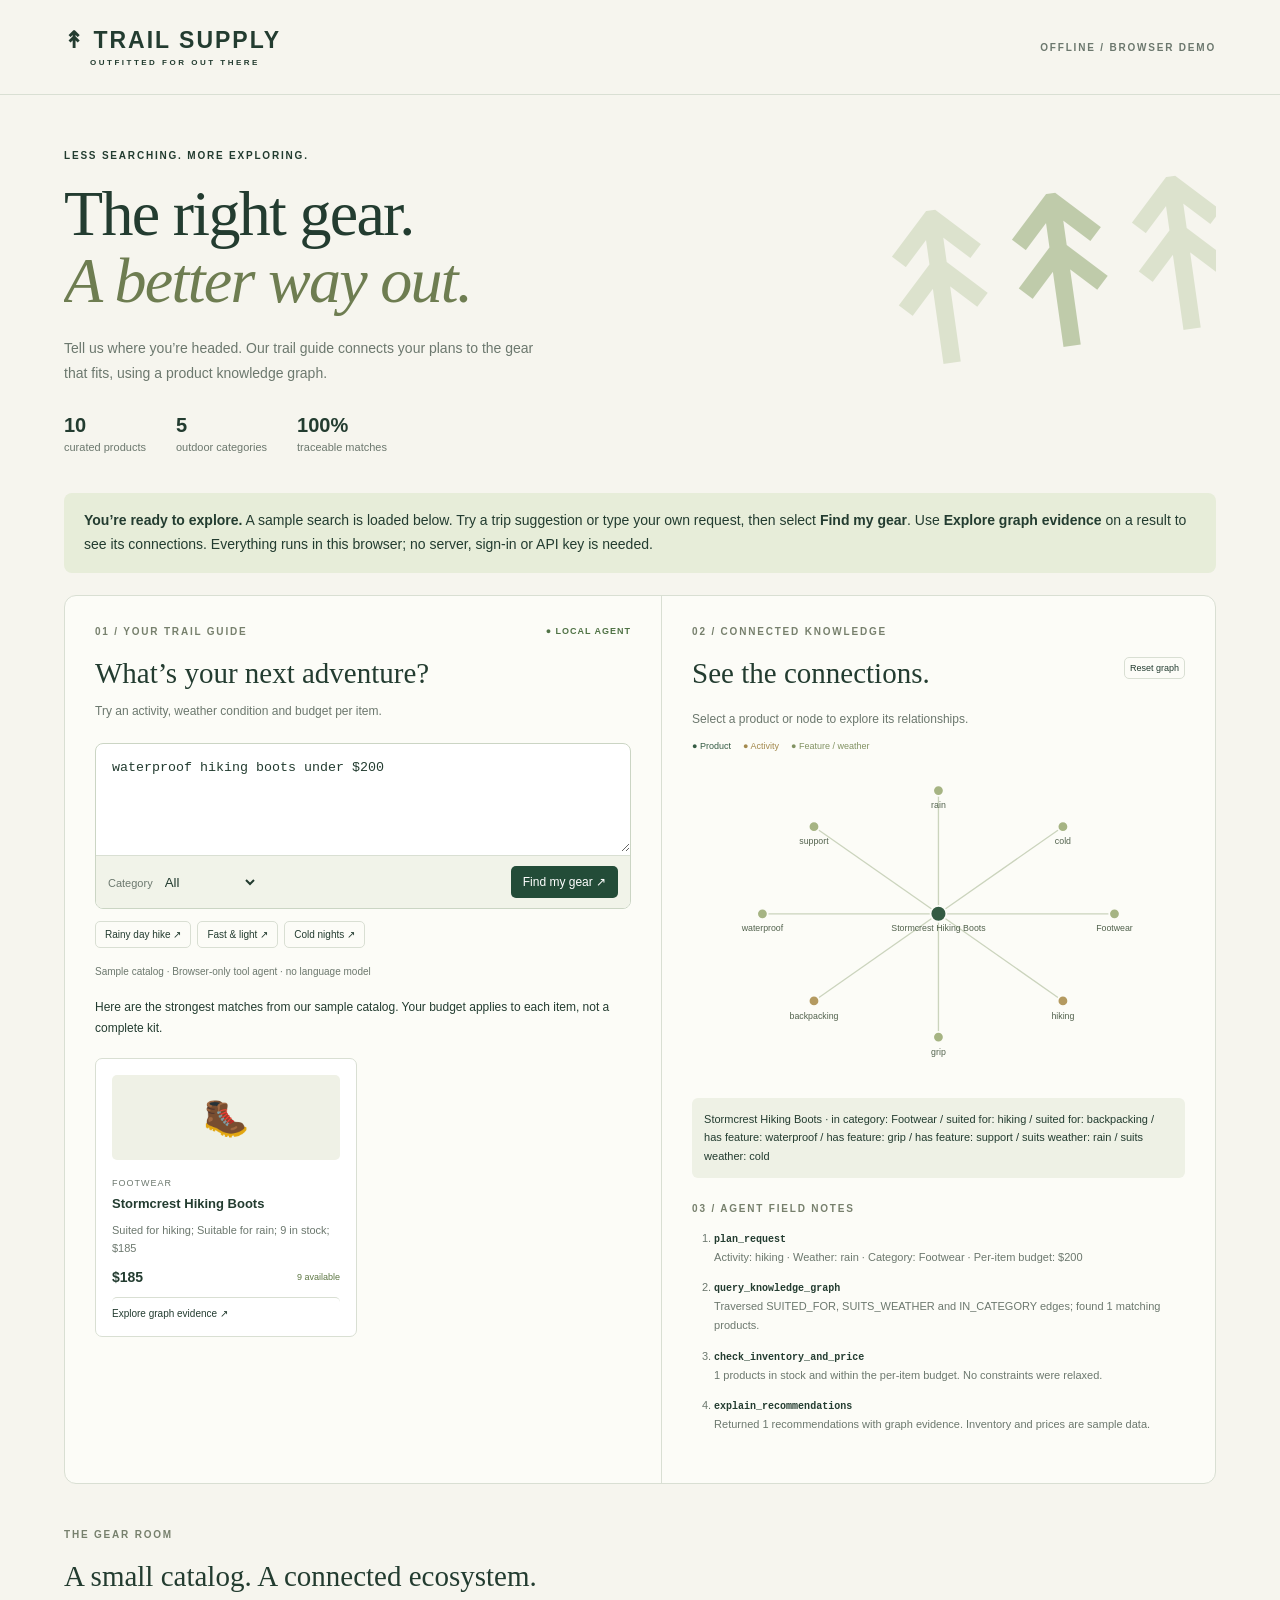
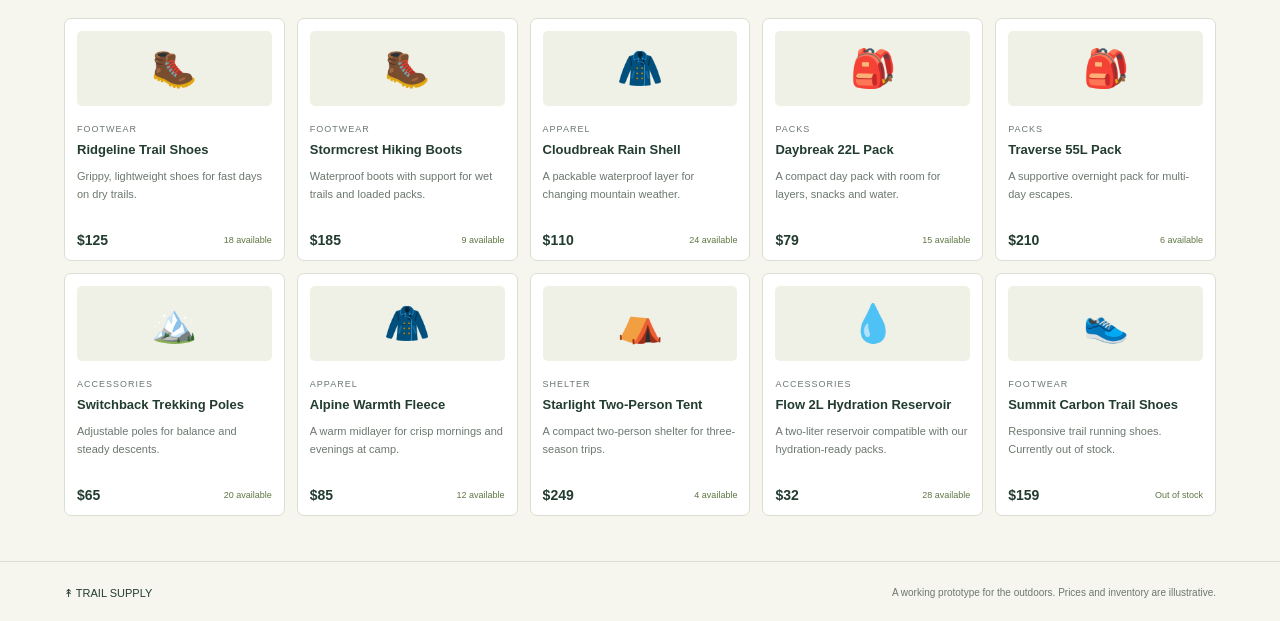
==== Trail-Supply-Demo.html @ c8c52ca9 "Add Trail Supply knowledge graph retail demo" ====
<!doctype html>
<html lang="en"><head><meta charset="UTF-8"><meta name="viewport" content="width=device-width,initial-scale=1"><title>Trail Supply | Your next outside</title><style>:root{--ink:#233c30;--green:#234c38;--paper:#f6f5ee;--line:#d9dfd3;--muted:#6c786e;--lime:#dbe8b7}*{box-sizing:border-box}body{margin:0;background:var(--paper);color:var(--ink);font:14px 'DM Sans',sans-serif}header,main,footer{max-width:1440px;margin:auto}header{padding:27px 5%;display:flex;align-items:center;justify-content:space-between;border-bottom:1px solid var(--line)}.brand{font-size:23px;font-weight:700;letter-spacing:2px;color:inherit;text-decoration:none}.brand span{display:block;font-size:8px;letter-spacing:2.5px;margin:4px 0 0 26px}.demo,.eyebrow,.section-label{font-size:10px;letter-spacing:1.8px;font-weight:700}.demo{color:var(--muted)}main{padding:0 5%}.hero{position:relative;overflow:hidden;padding:55px 0 40px}.eyebrow{margin-bottom:20px}h1{font:64px/1.04 'Libre Caslon Display',Georgia,serif;letter-spacing:-1.7px;margin:0 0 22px}h1 em{font-weight:normal;color:#6e7d51}.hero p{max-width:490px;line-height:1.8;color:var(--muted)}.stats{display:flex;gap:30px;margin-top:28px;font-size:11px;color:var(--muted)}.stats b{color:var(--ink);display:block;font-size:20px;margin-bottom:4px}.mountains{position:absolute;right:0;top:60px;font-size:210px;letter-spacing:-55px;color:#dce2cd;transform:rotate(-8deg);z-index:-0;pointer-events:none}.mountains span{color:#bfcbaa}.workspace{position:relative;display:grid;grid-template-columns:1.08fr 1fr;border:1px solid var(--line);background:#fcfcf7;border-radius:12px;overflow:hidden}.guide,aside{padding:30px}.guide{border-right:1px solid var(--line)}.section-label{color:#77806d}.status{float:right;color:#507346;font-size:9px;letter-spacing:1px}h2{font:29px 'Libre Caslon Display',Georgia,serif;margin:20px 0 8px}.muted{color:var(--muted);font-size:12px;line-height:1.6}textarea{resize:vertical;width:100%;min-height:108px;border:0;background:transparent;padding:16px;font:14px/1.6 inherit;color:var(--ink);outline-offset:-3px}form{border:1px solid #cbd5c4;border-radius:8px;margin:22px 0 12px;overflow:hidden;background:white}.form-bottom{display:flex;justify-content:space-between;align-items:center;padding:10px 12px;background:#f1f3e9;border-top:1px solid var(--line)}label{font-size:11px;color:var(--muted)}select{border:0;background:transparent;color:var(--ink);padding:5px}button{cursor:pointer;font:12px 'DM Sans',sans-serif;border:1px solid var(--line);border-radius:5px;background:transparent;color:var(--ink);padding:9px 12px}button:hover{background:#e8eddd}button:focus-visible,select:focus-visible,textarea:focus-visible{outline:2px solid #729141}#submit{background:var(--green);color:white;border:0}#submit:disabled{opacity:.5}.suggestions{display:flex;flex-wrap:wrap;gap:6px}.suggestions button{font-size:10px;padding:7px 9px}.disclaimer{font-size:10px;color:var(--muted);margin:18px 0}.products{display:grid;grid-template-columns:1fr 1fr;gap:12px}.product{border:1px solid var(--line);border-radius:7px;padding:16px;background:white;text-align:left}.product .art{background:#eff1e6;font-size:37px;display:grid;place-items:center;height:85px;border-radius:5px;margin-bottom:13px}.product h3{font-size:13px;margin:7px 0}.product p{font-size:11px;line-height:1.6;color:var(--muted)}.product .category{font-size:9px;text-transform:uppercase;letter-spacing:1px;color:var(--muted)}.price{display:flex;justify-content:space-between;align-items:center;margin-top:12px;font-weight:700}.price span{font-size:9px;font-weight:400;color:#5d7643}.product .evidence{font-size:10px;border:0;border-top:1px solid var(--line);padding:10px 0 0;margin-top:12px;width:100%;text-align:left}.graph-title{display:flex;justify-content:space-between;align-items:center}.graph-title button{font-size:9px;padding:5px}.legend{display:flex;gap:12px;font-size:9px;color:#819262}.legend span:first-child{color:#345b43}.legend span:nth-child(2){color:#a3894d}svg{width:100%;height:auto;min-height:260px}.node-detail{min-height:52px;font-size:11px;line-height:1.7;padding:12px;background:#eef1e5;border-radius:6px;overflow-wrap:anywhere}.trace-heading{margin-top:25px}ol{padding-left:22px;font-size:11px;color:var(--muted);line-height:1.7}ol li{padding:4px 0 8px}ol b{display:block;font-size:10px;color:var(--ink);font-family:monospace}#answer{font-size:12px;line-height:1.7;margin:20px 0}.catalog{padding:45px 0}.catalog-grid{display:grid;grid-template-columns:repeat(5,1fr);gap:12px;margin-top:25px}.catalog-grid .product{padding:12px}.catalog-grid .art{height:75px}.catalog-grid .product p{min-height:52px}footer{border-top:1px solid var(--line);padding:25px 5%;font-size:11px;display:flex;justify-content:space-between;gap:20px}footer span{color:var(--muted);font-size:10px}.sr-only{position:absolute;width:1px;height:1px;overflow:hidden;clip:rect(0,0,0,0)}@media(min-width:1100px){.hero p,.hero h1,.hero .eyebrow,.stats{position:relative;z-index:1}}@media(max-width:850px){.workspace{grid-template-columns:1fr}.guide{border-right:0;border-bottom:1px solid var(--line)}.catalog-grid{grid-template-columns:repeat(3,1fr)}.mountains{opacity:.3}.hero h1,.hero p{position:relative;z-index:1}.demo{display:none}}@media(max-width:500px){h1{font-size:48px}.guide,aside{padding:20px}.catalog-grid{grid-template-columns:1fr 1fr}.stats{gap:20px}.brand{font-size:19px}.form-bottom{gap:5px}footer{flex-direction:column}.legend{font-size:8px}}
</style></head>
<body><header><a href="#" class="brand">↟ TRAIL SUPPLY<span>OUTFITTED FOR OUT THERE</span></a><span class="demo">OFFLINE / BROWSER DEMO</span></header>
<main><section class="hero"><div class="eyebrow">LESS SEARCHING. MORE EXPLORING.</div><h1>The right gear.<br><em>A better way out.</em></h1><p>Tell us where you’re headed. Our trail guide connects your plans to the gear that fits, using a product knowledge graph.</p><div class="stats"><span><b>10</b> curated products</span><span><b>5</b> outdoor categories</span><span><b>100%</b> traceable matches</span></div><div class="mountains" aria-hidden="true">↟<span>↟</span>↟</div></section>
<div class="browser-help" style="background:#e7edd9;padding:16px 20px;border-radius:8px;margin:0 0 22px;line-height:1.7"><b>You’re ready to explore.</b> A sample search is loaded below. Try a trip suggestion or type your own request, then select <b>Find my gear</b>. Use <b>Explore graph evidence</b> on a result to see its connections. Everything runs in this browser; no server, sign-in or API key is needed.</div><section class="workspace"><div class="guide"><div class="section-label">01 / YOUR TRAIL GUIDE <span class="status">● LOCAL AGENT</span></div><h2>What’s your next adventure?</h2><p class="muted">Try an activity, weather condition and budget per item.</p><form id="form"><label class="sr-only" for="prompt">Describe your trip</label><textarea id="prompt" maxlength="2000" required placeholder="I’m hiking in the rain. Find me gear under $150."></textarea><div class="form-bottom"><label>Category <select id="category"><option>All</option><option>Footwear</option><option>Packs</option><option>Apparel</option><option>Accessories</option><option>Shelter</option></select></label><button id="submit">Find my gear ↗</button></div></form><div class="suggestions"><button data-prompt="Waterproof hiking boots under $200">Rainy day hike ↗</button><button data-prompt="Lightweight running gear under $130">Fast & light ↗</button><button data-prompt="Camping in cold weather under $100">Cold nights ↗</button></div><p class="disclaimer">Sample catalog · Rule-based tool agent · No live AI provider connected</p><div id="answer" role="status" aria-live="polite"></div><div id="products" class="products"></div></div>
<aside><div class="section-label">02 / CONNECTED KNOWLEDGE</div><div class="graph-title"><h2>See the connections.</h2><button id="reset">Reset graph</button></div><p class="muted">Select a product or node to explore its relationships.</p><div class="legend"><span>● Product</span><span>● Activity</span><span>● Feature / weather</span></div><svg id="graph" viewBox="0 0 560 390" role="img" aria-label="Interactive product knowledge graph"></svg><div id="node-detail" class="node-detail">Every recommendation starts with a connection.</div><div class="section-label trace-heading">03 / AGENT FIELD NOTES</div><ol id="trace"><li>Describe a trip to see the agent plan, query the graph, check availability and explain its results.</li></ol></aside></section>
<section class="catalog"><div class="section-label">THE GEAR ROOM</div><h2>A small catalog. A connected ecosystem.</h2><div id="catalog" class="catalog-grid"></div></section></main><footer>↟ TRAIL SUPPLY <span>A working prototype for the outdoors. Prices and inventory are illustrative.</span></footer><script>// Browser-only retrieval agent. No network, credentials or language model.
function localAgent(message, category = 'All') {
  if (typeof message !== 'string' || !message.trim() || message.length > 2000) throw Error('Enter a request of 1–2000 characters');
  const text = message.toLowerCase();
  const aliases = {hiking:['hike','hiking','day walk'],backpacking:['backpacking','multi-day','overnight'],running:['running','run'],camping:['camping','camp']};
  const activities = Object.keys(aliases).filter(k => aliases[k].some(t => text.includes(t)));
  const weatherAliases = {rain:['rain','wet','waterproof'],cold:['cold','winter','warm'],wind:['wind'],dry:['dry','sunny']};
  const weather = Object.keys(weatherAliases).filter(k => weatherAliases[k].some(t => text.includes(t)));
  const match = text.match(/(?:under|below|budget(?:\s+of)?|up to|max(?:imum)?)\s*\$?\s*(\d+(?:\.\d{1,2})?)|\$(\d+(?:\.\d{1,2})?)/);
  const budget = match ? Number(match[1] || match[2]) : null;
  let requested = category;
  if (requested === 'All') {
    const categories = {Footwear:['shoes','boots','footwear'],Packs:['backpack ','pack ','packs'],Apparel:['jacket','shell','fleece','apparel'],Shelter:['tent','shelter']};
    for (const [cat, words] of Object.entries(categories)) if (words.some(w => text.includes(w))) {requested=cat;break;}
  }
  const trace = [{tool:'plan_request',detail:`Activity: ${activities.join(', ')||'any'} · Weather: ${weather.join(', ')||'any'} · Category: ${requested} · Per-item budget: ${budget===null?'not set':'$'+budget}`}];
  const candidates = catalog.products.filter(p => (requested==='All'||p.category===requested) && (!activities.length||activities.some(a=>p.activities.includes(a))) && weather.every(w=>p.weather.includes(w)));
  trace.push({tool:'query_knowledge_graph',detail:`Traversed SUITED_FOR, SUITS_WEATHER and IN_CATEGORY edges; found ${candidates.length} matching products.`});
  const available = candidates.filter(p=>p.stock>0&&(budget===null||p.price<=budget));
  trace.push({tool:'check_inventory_and_price',detail:`${available.length} products in stock and within the per-item budget. No constraints were relaxed.`});
  const score=p=>p.features.filter(f=>text.includes(f)).length;
  available.sort((a,b)=>score(b)-score(a)||a.price-b.price);
  const products=available.slice(0,4).map(p=>({...p,evidence:catalog.graph.edges.filter(e=>e.source===p.id&&(e.relation==='IN_CATEGORY'||activities.map(a=>'activities:'+a).concat(weather.map(w=>'weather:'+w)).includes(e.target))),reason:[...activities.filter(a=>p.activities.includes(a)).map(a=>'Suited for '+a),...weather.map(w=>'Suitable for '+w),p.stock+' in stock','$'+p.price].join('; ')}));
  trace.push({tool:'explain_recommendations',detail:`Returned ${products.length} recommendations with graph evidence. Inventory and prices are sample data.`});
  let answer=products.length?'Here are the strongest matches from our sample catalog. Your budget applies to each item, not a complete kit.':'No in-stock products match all those constraints. Try a higher per-item budget or a different category or weather condition.';
  if(!activities.length)answer+=' Tell me your activity for more focused recommendations.';
  return {answer,products,trace,constraints:{activities,weather,budget,category:requested},mode:'Browser-only tool agent · no language model'};
}

const $=s=>document.querySelector(s); let active=null;
const catalog={"products": [{"id": "p1", "name": "Ridgeline Trail Shoes", "category": "Footwear", "price": 125, "stock": 18, "activities": ["hiking", "running"], "features": ["grip", "lightweight"], "weather": ["dry"], "icon": "🥾", "description": "Grippy, lightweight shoes for fast days on dry trails."}, {"id": "p2", "name": "Stormcrest Hiking Boots", "category": "Footwear", "price": 185, "stock": 9, "activities": ["hiking", "backpacking"], "features": ["waterproof", "grip", "support"], "weather": ["rain", "cold"], "icon": "🥾", "description": "Waterproof boots with support for wet trails and loaded packs."}, {"id": "p3", "name": "Cloudbreak Rain Shell", "category": "Apparel", "price": 110, "stock": 24, "activities": ["hiking", "backpacking", "running"], "features": ["waterproof", "lightweight"], "weather": ["rain", "wind"], "icon": "🧥", "description": "A packable waterproof layer for changing mountain weather."}, {"id": "p4", "name": "Daybreak 22L Pack", "category": "Packs", "price": 79, "stock": 15, "activities": ["hiking"], "features": ["lightweight", "hydration-ready"], "weather": ["dry", "rain"], "icon": "🎒", "description": "A compact day pack with room for layers, snacks and water."}, {"id": "p5", "name": "Traverse 55L Pack", "category": "Packs", "price": 210, "stock": 6, "activities": ["backpacking", "camping"], "features": ["support", "hydration-ready"], "weather": ["dry", "rain"], "icon": "🎒", "description": "A supportive overnight pack for multi-day escapes."}, {"id": "p6", "name": "Switchback Trekking Poles", "category": "Accessories", "price": 65, "stock": 20, "activities": ["hiking", "backpacking"], "features": ["support", "lightweight"], "weather": ["dry", "rain"], "icon": "🏔️", "description": "Adjustable poles for balance and steady descents."}, {"id": "p7", "name": "Alpine Warmth Fleece", "category": "Apparel", "price": 85, "stock": 12, "activities": ["hiking", "camping", "backpacking"], "features": ["insulated"], "weather": ["cold", "wind"], "icon": "🧥", "description": "A warm midlayer for crisp mornings and evenings at camp."}, {"id": "p8", "name": "Starlight Two-Person Tent", "category": "Shelter", "price": 249, "stock": 4, "activities": ["camping", "backpacking"], "features": ["waterproof", "lightweight"], "weather": ["rain", "wind", "dry"], "icon": "⛺", "description": "A compact two-person shelter for three-season trips."}, {"id": "p9", "name": "Flow 2L Hydration Reservoir", "category": "Accessories", "price": 32, "stock": 28, "activities": ["hiking", "running", "backpacking"], "features": ["hydration"], "weather": ["dry", "rain"], "icon": "💧", "description": "A two-liter reservoir compatible with our hydration-ready packs."}, {"id": "p10", "name": "Summit Carbon Trail Shoes", "category": "Footwear", "price": 159, "stock": 0, "activities": ["running"], "features": ["grip", "lightweight"], "weather": ["dry"], "icon": "👟", "description": "Responsive trail running shoes. Currently out of stock."}], "graph": {"nodes": [{"id": "p1", "label": "Ridgeline Trail Shoes", "type": "product"}, {"id": "category:Footwear", "label": "Footwear", "type": "category"}, {"id": "activities:hiking", "label": "hiking", "type": "activities"}, {"id": "activities:running", "label": "running", "type": "activities"}, {"id": "features:grip", "label": "grip", "type": "features"}, {"id": "features:lightweight", "label": "lightweight", "type": "features"}, {"id": "weather:dry", "label": "dry", "type": "weather"}, {"id": "p2", "label": "Stormcrest Hiking Boots", "type": "product"}, {"id": "activities:backpacking", "label": "backpacking", "type": "activities"}, {"id": "features:waterproof", "label": "waterproof", "type": "features"}, {"id": "features:support", "label": "support", "type": "features"}, {"id": "weather:rain", "label": "rain", "type": "weather"}, {"id": "weather:cold", "label": "cold", "type": "weather"}, {"id": "p3", "label": "Cloudbreak Rain Shell", "type": "product"}, {"id": "category:Apparel", "label": "Apparel", "type": "category"}, {"id": "weather:wind", "label": "wind", "type": "weather"}, {"id": "p4", "label": "Daybreak 22L Pack", "type": "product"}, {"id": "category:Packs", "label": "Packs", "type": "category"}, {"id": "features:hydration-ready", "label": "hydration-ready", "type": "features"}, {"id": "p5", "label": "Traverse 55L Pack", "type": "product"}, {"id": "activities:camping", "label": "camping", "type": "activities"}, {"id": "p6", "label": "Switchback Trekking Poles", "type": "product"}, {"id": "category:Accessories", "label": "Accessories", "type": "category"}, {"id": "p7", "label": "Alpine Warmth Fleece", "type": "product"}, {"id": "features:insulated", "label": "insulated", "type": "features"}, {"id": "p8", "label": "Starlight Two-Person Tent", "type": "product"}, {"id": "category:Shelter", "label": "Shelter", "type": "category"}, {"id": "p9", "label": "Flow 2L Hydration Reservoir", "type": "product"}, {"id": "features:hydration", "label": "hydration", "type": "features"}, {"id": "p10", "label": "Summit Carbon Trail Shoes", "type": "product"}], "edges": [{"source": "p1", "target": "category:Footwear", "relation": "IN_CATEGORY"}, {"source": "p1", "target": "activities:hiking", "relation": "SUITED_FOR"}, {"source": "p1", "target": "activities:running", "relation": "SUITED_FOR"}, {"source": "p1", "target": "features:grip", "relation": "HAS_FEATURE"}, {"source": "p1", "target": "features:lightweight", "relation": "HAS_FEATURE"}, {"source": "p1", "target": "weather:dry", "relation": "SUITS_WEATHER"}, {"source": "p2", "target": "category:Footwear", "relation": "IN_CATEGORY"}, {"source": "p2", "target": "activities:hiking", "relation": "SUITED_FOR"}, {"source": "p2", "target": "activities:backpacking", "relation": "SUITED_FOR"}, {"source": "p2", "target": "features:waterproof", "relation": "HAS_FEATURE"}, {"source": "p2", "target": "features:grip", "relation": "HAS_FEATURE"}, {"source": "p2", "target": "features:support", "relation": "HAS_FEATURE"}, {"source": "p2", "target": "weather:rain", "relation": "SUITS_WEATHER"}, {"source": "p2", "target": "weather:cold", "relation": "SUITS_WEATHER"}, {"source": "p3", "target": "category:Apparel", "relation": "IN_CATEGORY"}, {"source": "p3", "target": "activities:hiking", "relation": "SUITED_FOR"}, {"source": "p3", "target": "activities:backpacking", "relation": "SUITED_FOR"}, {"source": "p3", "target": "activities:running", "relation": "SUITED_FOR"}, {"source": "p3", "target": "features:waterproof", "relation": "HAS_FEATURE"}, {"source": "p3", "target": "features:lightweight", "relation": "HAS_FEATURE"}, {"source": "p3", "target": "weather:rain", "relation": "SUITS_WEATHER"}, {"source": "p3", "target": "weather:wind", "relation": "SUITS_WEATHER"}, {"source": "p4", "target": "category:Packs", "relation": "IN_CATEGORY"}, {"source": "p4", "target": "activities:hiking", "relation": "SUITED_FOR"}, {"source": "p4", "target": "features:lightweight", "relation": "HAS_FEATURE"}, {"source": "p4", "target": "features:hydration-ready", "relation": "HAS_FEATURE"}, {"source": "p4", "target": "weather:dry", "relation": "SUITS_WEATHER"}, {"source": "p4", "target": "weather:rain", "relation": "SUITS_WEATHER"}, {"source": "p5", "target": "category:Packs", "relation": "IN_CATEGORY"}, {"source": "p5", "target": "activities:backpacking", "relation": "SUITED_FOR"}, {"source": "p5", "target": "activities:camping", "relation": "SUITED_FOR"}, {"source": "p5", "target": "features:support", "relation": "HAS_FEATURE"}, {"source": "p5", "target": "features:hydration-ready", "relation": "HAS_FEATURE"}, {"source": "p5", "target": "weather:dry", "relation": "SUITS_WEATHER"}, {"source": "p5", "target": "weather:rain", "relation": "SUITS_WEATHER"}, {"source": "p6", "target": "category:Accessories", "relation": "IN_CATEGORY"}, {"source": "p6", "target": "activities:hiking", "relation": "SUITED_FOR"}, {"source": "p6", "target": "activities:backpacking", "relation": "SUITED_FOR"}, {"source": "p6", "target": "features:support", "relation": "HAS_FEATURE"}, {"source": "p6", "target": "features:lightweight", "relation": "HAS_FEATURE"}, {"source": "p6", "target": "weather:dry", "relation": "SUITS_WEATHER"}, {"source": "p6", "target": "weather:rain", "relation": "SUITS_WEATHER"}, {"source": "p7", "target": "category:Apparel", "relation": "IN_CATEGORY"}, {"source": "p7", "target": "activities:hiking", "relation": "SUITED_FOR"}, {"source": "p7", "target": "activities:camping", "relation": "SUITED_FOR"}, {"source": "p7", "target": "activities:backpacking", "relation": "SUITED_FOR"}, {"source": "p7", "target": "features:insulated", "relation": "HAS_FEATURE"}, {"source": "p7", "target": "weather:cold", "relation": "SUITS_WEATHER"}, {"source": "p7", "target": "weather:wind", "relation": "SUITS_WEATHER"}, {"source": "p8", "target": "category:Shelter", "relation": "IN_CATEGORY"}, {"source": "p8", "target": "activities:camping", "relation": "SUITED_FOR"}, {"source": "p8", "target": "activities:backpacking", "relation": "SUITED_FOR"}, {"source": "p8", "target": "features:waterproof", "relation": "HAS_FEATURE"}, {"source": "p8", "target": "features:lightweight", "relation": "HAS_FEATURE"}, {"source": "p8", "target": "weather:rain", "relation": "SUITS_WEATHER"}, {"source": "p8", "target": "weather:wind", "relation": "SUITS_WEATHER"}, {"source": "p8", "target": "weather:dry", "relation": "SUITS_WEATHER"}, {"source": "p9", "target": "category:Accessories", "relation": "IN_CATEGORY"}, {"source": "p9", "target": "activities:hiking", "relation": "SUITED_FOR"}, {"source": "p9", "target": "activities:running", "relation": "SUITED_FOR"}, {"source": "p9", "target": "activities:backpacking", "relation": "SUITED_FOR"}, {"source": "p9", "target": "features:hydration", "relation": "HAS_FEATURE"}, {"source": "p9", "target": "weather:dry", "relation": "SUITS_WEATHER"}, {"source": "p9", "target": "weather:rain", "relation": "SUITS_WEATHER"}, {"source": "p10", "target": "category:Footwear", "relation": "IN_CATEGORY"}, {"source": "p10", "target": "activities:running", "relation": "SUITED_FOR"}, {"source": "p10", "target": "features:grip", "relation": "HAS_FEATURE"}, {"source": "p10", "target": "features:lightweight", "relation": "HAS_FEATURE"}, {"source": "p10", "target": "weather:dry", "relation": "SUITS_WEATHER"}, {"source": "p4", "target": "p9", "relation": "COMPATIBLE_WITH"}, {"source": "p5", "target": "p9", "relation": "COMPATIBLE_WITH"}]}};
function el(tag,text,cls){const n=document.createElement(tag);if(text!==undefined)n.textContent=text;if(cls)n.className=cls;return n;}
function card(p,evidence=false){const n=el('article',undefined,'product');n.append(el('div',p.icon,'art'),el('span',p.category,'category'),el('h3',p.name),el('p',evidence?p.reason:p.description));const price=el('div',`$${p.price}`,'price');price.append(el('span',p.stock?`${p.stock} available`:'Out of stock'));n.append(price);if(evidence){const b=el('button','Explore graph evidence ↗','evidence');b.onclick=()=>draw(p.id);n.append(b);}return n;}
function draw(selected=null){active=selected;const svg=$('#graph');svg.replaceChildren();const {nodes,edges}=catalog.graph;const productNodes=nodes.filter(n=>n.type==='product');let visible=selected?new Set([selected,...edges.filter(e=>e.source===selected||e.target===selected).flatMap(e=>[e.source,e.target])]):new Set(nodes.map(n=>n.id));const show=nodes.filter(n=>visible.has(n.id));const pos={};if(selected){pos[selected]=[280,185];show.filter(n=>n.id!==selected).forEach((n,i,a)=>{let t=i/a.length*Math.PI*2;pos[n.id]=[280+200*Math.cos(t),185+140*Math.sin(t)];});}else{productNodes.forEach((n,i)=>{let t=i/productNodes.length*Math.PI*2;pos[n.id]=[280+95*Math.cos(t),190+85*Math.sin(t)];});const rest=nodes.filter(n=>n.type!=='product');rest.forEach((n,i)=>{let t=i/rest.length*Math.PI*2;pos[n.id]=[280+225*Math.cos(t),190+155*Math.sin(t)];});}function shape(tag,attrs){let e=document.createElementNS('http://www.w3.org/2000/svg',tag);Object.entries(attrs).forEach(([k,v])=>e.setAttribute(k,v));return e;}edges.filter(e=>visible.has(e.source)&&visible.has(e.target)).forEach(e=>{let a=pos[e.source],b=pos[e.target];svg.append(shape('line',{x1:a[0],y1:a[1],x2:b[0],y2:b[1],stroke:'#cbd4bd','stroke-width':selected?1.5:.6,opacity:selected?1:.55}));});show.forEach(n=>{let [x,y]=pos[n.id],g=shape('g',{tabindex:0,role:'button','aria-label':n.label,style:'cursor:pointer'});g.append(shape('circle',{cx:x,cy:y,r:n.type==='product'?9:6,fill:n.type==='product'?'#345b43':n.type==='activities'?'#b49a60':'#a6b483',stroke:'#fcfcf7','stroke-width':2}));let label=shape('text',{x,y:y+20,'text-anchor':'middle',fill:'#52624d','font-size':selected?10:7});label.textContent=n.label.length>25?n.label.slice(0,23)+'…':n.label;g.append(label);const choose=()=>draw(n.id);g.onclick=choose;g.onkeydown=e=>{if(e.key==='Enter'||e.key===' '){e.preventDefault();choose();}};svg.append(g);});const node=nodes.find(n=>n.id===selected);$('#node-detail').textContent=node?`${node.label} · ${edges.filter(e=>e.source===selected||e.target===selected).map(e=>{const other=nodes.find(n=>n.id===(e.source===selected?e.target:e.source));return `${e.relation.replaceAll('_',' ').toLowerCase()}: ${other.label}`;}).join(' / ')}`:'Explore products, activities, weather and features. Click any node to focus the graph.';}
$('#reset').onclick=()=>{if(catalog)draw();};
$('#form').onsubmit=async e=>{e.preventDefault();const button=$('#submit');button.disabled=true;button.textContent='Following the trail…';$('#answer').textContent='Planning your request and checking the graph…';try{const data=localAgent($('#prompt').value,$('#category').value);$('#answer').textContent=data.answer;$('.disclaimer').textContent='Sample catalog · '+data.mode;$('.status').textContent=data.mode.startsWith('AI')?'● AI PLANNER':'● LOCAL AGENT';$('#products').replaceChildren(...data.products.map(p=>card(p,true)));$('#trace').replaceChildren(...data.trace.map(t=>{const li=el('li');li.append(el('b',t.tool),document.createTextNode(t.detail));return li;}));draw(data.products[0]?.id||null);}catch(err){$('#answer').textContent=`Could not finish: ${err.message}. Please try again.`;}finally{button.disabled=false;button.textContent='Find my gear ↗';}};
document.querySelectorAll('[data-prompt]').forEach(b=>b.onclick=()=>{$('#prompt').value=b.dataset.prompt;$('#category').value='All';$('#form').requestSubmit();});
$('#catalog').replaceChildren(...catalog.products.map(p=>card(p)));draw();
$('#prompt').value='waterproof hiking boots under $200';$('#form').requestSubmit();
</script></body></html>
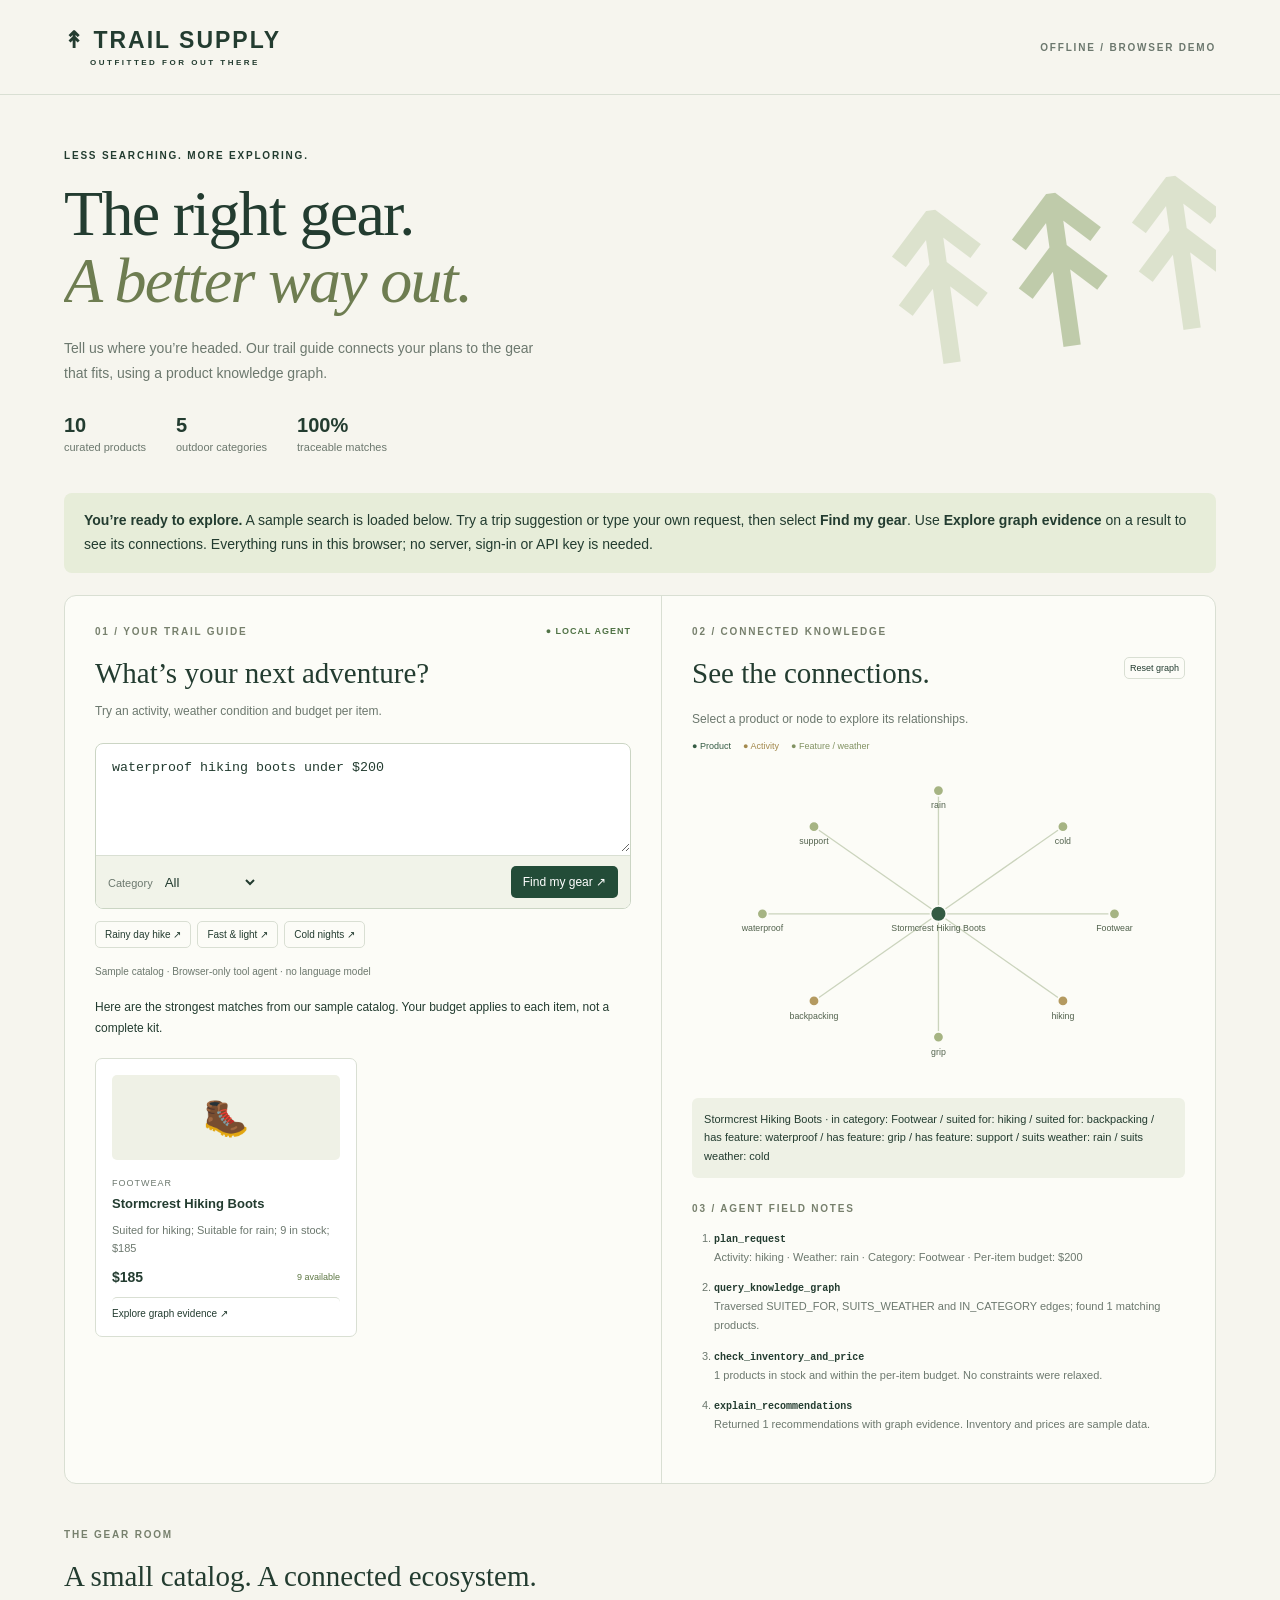
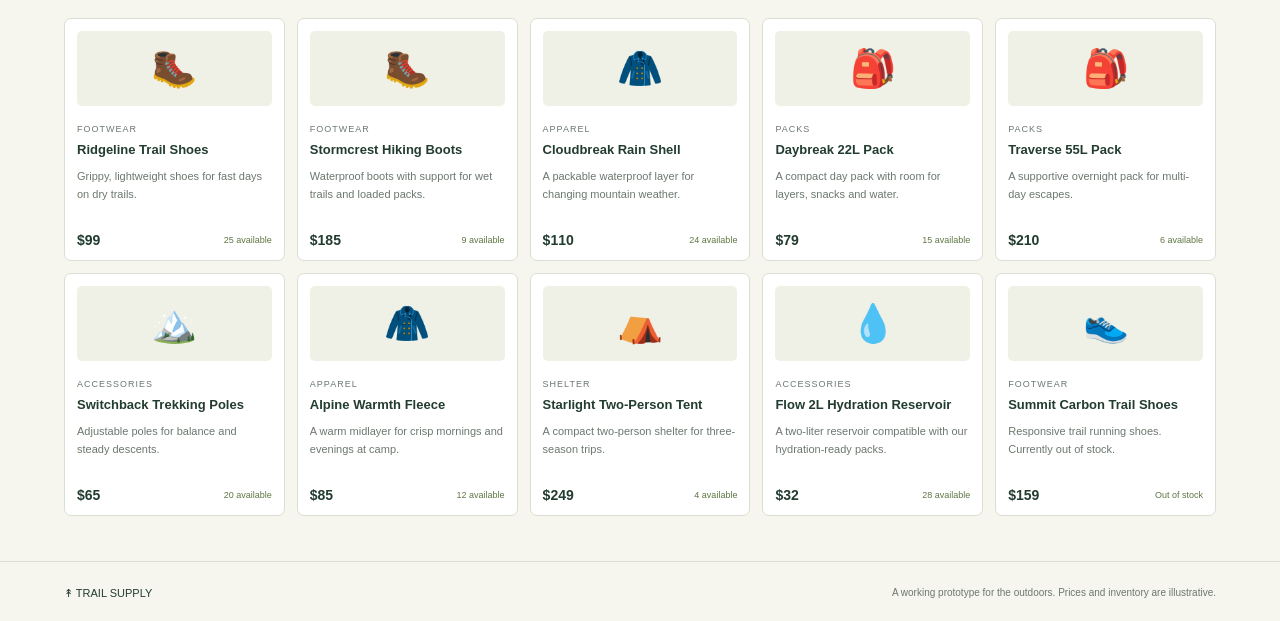
==== commit 5430d09b: "Rebuild browser demo with updated Ridgeline price and stock" ====
--- a/Trail-Supply-Demo.html
+++ b/Trail-Supply-Demo.html
@@ -35,7 +35,7 @@
 }
 
 const $=s=>document.querySelector(s); let active=null;
-const catalog={"products": [{"id": "p1", "name": "Ridgeline Trail Shoes", "category": "Footwear", "price": 125, "stock": 18, "activities": ["hiking", "running"], "features": ["grip", "lightweight"], "weather": ["dry"], "icon": "🥾", "description": "Grippy, lightweight shoes for fast days on dry trails."}, {"id": "p2", "name": "Stormcrest Hiking Boots", "category": "Footwear", "price": 185, "stock": 9, "activities": ["hiking", "backpacking"], "features": ["waterproof", "grip", "support"], "weather": ["rain", "cold"], "icon": "🥾", "description": "Waterproof boots with support for wet trails and loaded packs."}, {"id": "p3", "name": "Cloudbreak Rain Shell", "category": "Apparel", "price": 110, "stock": 24, "activities": ["hiking", "backpacking", "running"], "features": ["waterproof", "lightweight"], "weather": ["rain", "wind"], "icon": "🧥", "description": "A packable waterproof layer for changing mountain weather."}, {"id": "p4", "name": "Daybreak 22L Pack", "category": "Packs", "price": 79, "stock": 15, "activities": ["hiking"], "features": ["lightweight", "hydration-ready"], "weather": ["dry", "rain"], "icon": "🎒", "description": "A compact day pack with room for layers, snacks and water."}, {"id": "p5", "name": "Traverse 55L Pack", "category": "Packs", "price": 210, "stock": 6, "activities": ["backpacking", "camping"], "features": ["support", "hydration-ready"], "weather": ["dry", "rain"], "icon": "🎒", "description": "A supportive overnight pack for multi-day escapes."}, {"id": "p6", "name": "Switchback Trekking Poles", "category": "Accessories", "price": 65, "stock": 20, "activities": ["hiking", "backpacking"], "features": ["support", "lightweight"], "weather": ["dry", "rain"], "icon": "🏔️", "description": "Adjustable poles for balance and steady descents."}, {"id": "p7", "name": "Alpine Warmth Fleece", "category": "Apparel", "price": 85, "stock": 12, "activities": ["hiking", "camping", "backpacking"], "features": ["insulated"], "weather": ["cold", "wind"], "icon": "🧥", "description": "A warm midlayer for crisp mornings and evenings at camp."}, {"id": "p8", "name": "Starlight Two-Person Tent", "category": "Shelter", "price": 249, "stock": 4, "activities": ["camping", "backpacking"], "features": ["waterproof", "lightweight"], "weather": ["rain", "wind", "dry"], "icon": "⛺", "description": "A compact two-person shelter for three-season trips."}, {"id": "p9", "name": "Flow 2L Hydration Reservoir", "category": "Accessories", "price": 32, "stock": 28, "activities": ["hiking", "running", "backpacking"], "features": ["hydration"], "weather": ["dry", "rain"], "icon": "💧", "description": "A two-liter reservoir compatible with our hydration-ready packs."}, {"id": "p10", "name": "Summit Carbon Trail Shoes", "category": "Footwear", "price": 159, "stock": 0, "activities": ["running"], "features": ["grip", "lightweight"], "weather": ["dry"], "icon": "👟", "description": "Responsive trail running shoes. Currently out of stock."}], "graph": {"nodes": [{"id": "p1", "label": "Ridgeline Trail Shoes", "type": "product"}, {"id": "category:Footwear", "label": "Footwear", "type": "category"}, {"id": "activities:hiking", "label": "hiking", "type": "activities"}, {"id": "activities:running", "label": "running", "type": "activities"}, {"id": "features:grip", "label": "grip", "type": "features"}, {"id": "features:lightweight", "label": "lightweight", "type": "features"}, {"id": "weather:dry", "label": "dry", "type": "weather"}, {"id": "p2", "label": "Stormcrest Hiking Boots", "type": "product"}, {"id": "activities:backpacking", "label": "backpacking", "type": "activities"}, {"id": "features:waterproof", "label": "waterproof", "type": "features"}, {"id": "features:support", "label": "support", "type": "features"}, {"id": "weather:rain", "label": "rain", "type": "weather"}, {"id": "weather:cold", "label": "cold", "type": "weather"}, {"id": "p3", "label": "Cloudbreak Rain Shell", "type": "product"}, {"id": "category:Apparel", "label": "Apparel", "type": "category"}, {"id": "weather:wind", "label": "wind", "type": "weather"}, {"id": "p4", "label": "Daybreak 22L Pack", "type": "product"}, {"id": "category:Packs", "label": "Packs", "type": "category"}, {"id": "features:hydration-ready", "label": "hydration-ready", "type": "features"}, {"id": "p5", "label": "Traverse 55L Pack", "type": "product"}, {"id": "activities:camping", "label": "camping", "type": "activities"}, {"id": "p6", "label": "Switchback Trekking Poles", "type": "product"}, {"id": "category:Accessories", "label": "Accessories", "type": "category"}, {"id": "p7", "label": "Alpine Warmth Fleece", "type": "product"}, {"id": "features:insulated", "label": "insulated", "type": "features"}, {"id": "p8", "label": "Starlight Two-Person Tent", "type": "product"}, {"id": "category:Shelter", "label": "Shelter", "type": "category"}, {"id": "p9", "label": "Flow 2L Hydration Reservoir", "type": "product"}, {"id": "features:hydration", "label": "hydration", "type": "features"}, {"id": "p10", "label": "Summit Carbon Trail Shoes", "type": "product"}], "edges": [{"source": "p1", "target": "category:Footwear", "relation": "IN_CATEGORY"}, {"source": "p1", "target": "activities:hiking", "relation": "SUITED_FOR"}, {"source": "p1", "target": "activities:running", "relation": "SUITED_FOR"}, {"source": "p1", "target": "features:grip", "relation": "HAS_FEATURE"}, {"source": "p1", "target": "features:lightweight", "relation": "HAS_FEATURE"}, {"source": "p1", "target": "weather:dry", "relation": "SUITS_WEATHER"}, {"source": "p2", "target": "category:Footwear", "relation": "IN_CATEGORY"}, {"source": "p2", "target": "activities:hiking", "relation": "SUITED_FOR"}, {"source": "p2", "target": "activities:backpacking", "relation": "SUITED_FOR"}, {"source": "p2", "target": "features:waterproof", "relation": "HAS_FEATURE"}, {"source": "p2", "target": "features:grip", "relation": "HAS_FEATURE"}, {"source": "p2", "target": "features:support", "relation": "HAS_FEATURE"}, {"source": "p2", "target": "weather:rain", "relation": "SUITS_WEATHER"}, {"source": "p2", "target": "weather:cold", "relation": "SUITS_WEATHER"}, {"source": "p3", "target": "category:Apparel", "relation": "IN_CATEGORY"}, {"source": "p3", "target": "activities:hiking", "relation": "SUITED_FOR"}, {"source": "p3", "target": "activities:backpacking", "relation": "SUITED_FOR"}, {"source": "p3", "target": "activities:running", "relation": "SUITED_FOR"}, {"source": "p3", "target": "features:waterproof", "relation": "HAS_FEATURE"}, {"source": "p3", "target": "features:lightweight", "relation": "HAS_FEATURE"}, {"source": "p3", "target": "weather:rain", "relation": "SUITS_WEATHER"}, {"source": "p3", "target": "weather:wind", "relation": "SUITS_WEATHER"}, {"source": "p4", "target": "category:Packs", "relation": "IN_CATEGORY"}, {"source": "p4", "target": "activities:hiking", "relation": "SUITED_FOR"}, {"source": "p4", "target": "features:lightweight", "relation": "HAS_FEATURE"}, {"source": "p4", "target": "features:hydration-ready", "relation": "HAS_FEATURE"}, {"source": "p4", "target": "weather:dry", "relation": "SUITS_WEATHER"}, {"source": "p4", "target": "weather:rain", "relation": "SUITS_WEATHER"}, {"source": "p5", "target": "category:Packs", "relation": "IN_CATEGORY"}, {"source": "p5", "target": "activities:backpacking", "relation": "SUITED_FOR"}, {"source": "p5", "target": "activities:camping", "relation": "SUITED_FOR"}, {"source": "p5", "target": "features:support", "relation": "HAS_FEATURE"}, {"source": "p5", "target": "features:hydration-ready", "relation": "HAS_FEATURE"}, {"source": "p5", "target": "weather:dry", "relation": "SUITS_WEATHER"}, {"source": "p5", "target": "weather:rain", "relation": "SUITS_WEATHER"}, {"source": "p6", "target": "category:Accessories", "relation": "IN_CATEGORY"}, {"source": "p6", "target": "activities:hiking", "relation": "SUITED_FOR"}, {"source": "p6", "target": "activities:backpacking", "relation": "SUITED_FOR"}, {"source": "p6", "target": "features:support", "relation": "HAS_FEATURE"}, {"source": "p6", "target": "features:lightweight", "relation": "HAS_FEATURE"}, {"source": "p6", "target": "weather:dry", "relation": "SUITS_WEATHER"}, {"source": "p6", "target": "weather:rain", "relation": "SUITS_WEATHER"}, {"source": "p7", "target": "category:Apparel", "relation": "IN_CATEGORY"}, {"source": "p7", "target": "activities:hiking", "relation": "SUITED_FOR"}, {"source": "p7", "target": "activities:camping", "relation": "SUITED_FOR"}, {"source": "p7", "target": "activities:backpacking", "relation": "SUITED_FOR"}, {"source": "p7", "target": "features:insulated", "relation": "HAS_FEATURE"}, {"source": "p7", "target": "weather:cold", "relation": "SUITS_WEATHER"}, {"source": "p7", "target": "weather:wind", "relation": "SUITS_WEATHER"}, {"source": "p8", "target": "category:Shelter", "relation": "IN_CATEGORY"}, {"source": "p8", "target": "activities:camping", "relation": "SUITED_FOR"}, {"source": "p8", "target": "activities:backpacking", "relation": "SUITED_FOR"}, {"source": "p8", "target": "features:waterproof", "relation": "HAS_FEATURE"}, {"source": "p8", "target": "features:lightweight", "relation": "HAS_FEATURE"}, {"source": "p8", "target": "weather:rain", "relation": "SUITS_WEATHER"}, {"source": "p8", "target": "weather:wind", "relation": "SUITS_WEATHER"}, {"source": "p8", "target": "weather:dry", "relation": "SUITS_WEATHER"}, {"source": "p9", "target": "category:Accessories", "relation": "IN_CATEGORY"}, {"source": "p9", "target": "activities:hiking", "relation": "SUITED_FOR"}, {"source": "p9", "target": "activities:running", "relation": "SUITED_FOR"}, {"source": "p9", "target": "activities:backpacking", "relation": "SUITED_FOR"}, {"source": "p9", "target": "features:hydration", "relation": "HAS_FEATURE"}, {"source": "p9", "target": "weather:dry", "relation": "SUITS_WEATHER"}, {"source": "p9", "target": "weather:rain", "relation": "SUITS_WEATHER"}, {"source": "p10", "target": "category:Footwear", "relation": "IN_CATEGORY"}, {"source": "p10", "target": "activities:running", "relation": "SUITED_FOR"}, {"source": "p10", "target": "features:grip", "relation": "HAS_FEATURE"}, {"source": "p10", "target": "features:lightweight", "relation": "HAS_FEATURE"}, {"source": "p10", "target": "weather:dry", "relation": "SUITS_WEATHER"}, {"source": "p4", "target": "p9", "relation": "COMPATIBLE_WITH"}, {"source": "p5", "target": "p9", "relation": "COMPATIBLE_WITH"}]}};
+const catalog={"products": [{"id": "p1", "name": "Ridgeline Trail Shoes", "category": "Footwear", "price": 99, "stock": 25, "activities": ["hiking", "running"], "features": ["grip", "lightweight"], "weather": ["dry"], "icon": "🥾", "description": "Grippy, lightweight shoes for fast days on dry trails."}, {"id": "p2", "name": "Stormcrest Hiking Boots", "category": "Footwear", "price": 185, "stock": 9, "activities": ["hiking", "backpacking"], "features": ["waterproof", "grip", "support"], "weather": ["rain", "cold"], "icon": "🥾", "description": "Waterproof boots with support for wet trails and loaded packs."}, {"id": "p3", "name": "Cloudbreak Rain Shell", "category": "Apparel", "price": 110, "stock": 24, "activities": ["hiking", "backpacking", "running"], "features": ["waterproof", "lightweight"], "weather": ["rain", "wind"], "icon": "🧥", "description": "A packable waterproof layer for changing mountain weather."}, {"id": "p4", "name": "Daybreak 22L Pack", "category": "Packs", "price": 79, "stock": 15, "activities": ["hiking"], "features": ["lightweight", "hydration-ready"], "weather": ["dry", "rain"], "icon": "🎒", "description": "A compact day pack with room for layers, snacks and water."}, {"id": "p5", "name": "Traverse 55L Pack", "category": "Packs", "price": 210, "stock": 6, "activities": ["backpacking", "camping"], "features": ["support", "hydration-ready"], "weather": ["dry", "rain"], "icon": "🎒", "description": "A supportive overnight pack for multi-day escapes."}, {"id": "p6", "name": "Switchback Trekking Poles", "category": "Accessories", "price": 65, "stock": 20, "activities": ["hiking", "backpacking"], "features": ["support", "lightweight"], "weather": ["dry", "rain"], "icon": "🏔️", "description": "Adjustable poles for balance and steady descents."}, {"id": "p7", "name": "Alpine Warmth Fleece", "category": "Apparel", "price": 85, "stock": 12, "activities": ["hiking", "camping", "backpacking"], "features": ["insulated"], "weather": ["cold", "wind"], "icon": "🧥", "description": "A warm midlayer for crisp mornings and evenings at camp."}, {"id": "p8", "name": "Starlight Two-Person Tent", "category": "Shelter", "price": 249, "stock": 4, "activities": ["camping", "backpacking"], "features": ["waterproof", "lightweight"], "weather": ["rain", "wind", "dry"], "icon": "⛺", "description": "A compact two-person shelter for three-season trips."}, {"id": "p9", "name": "Flow 2L Hydration Reservoir", "category": "Accessories", "price": 32, "stock": 28, "activities": ["hiking", "running", "backpacking"], "features": ["hydration"], "weather": ["dry", "rain"], "icon": "💧", "description": "A two-liter reservoir compatible with our hydration-ready packs."}, {"id": "p10", "name": "Summit Carbon Trail Shoes", "category": "Footwear", "price": 159, "stock": 0, "activities": ["running"], "features": ["grip", "lightweight"], "weather": ["dry"], "icon": "👟", "description": "Responsive trail running shoes. Currently out of stock."}], "graph": {"nodes": [{"id": "p1", "label": "Ridgeline Trail Shoes", "type": "product"}, {"id": "category:Footwear", "label": "Footwear", "type": "category"}, {"id": "activities:hiking", "label": "hiking", "type": "activities"}, {"id": "activities:running", "label": "running", "type": "activities"}, {"id": "features:grip", "label": "grip", "type": "features"}, {"id": "features:lightweight", "label": "lightweight", "type": "features"}, {"id": "weather:dry", "label": "dry", "type": "weather"}, {"id": "p2", "label": "Stormcrest Hiking Boots", "type": "product"}, {"id": "activities:backpacking", "label": "backpacking", "type": "activities"}, {"id": "features:waterproof", "label": "waterproof", "type": "features"}, {"id": "features:support", "label": "support", "type": "features"}, {"id": "weather:rain", "label": "rain", "type": "weather"}, {"id": "weather:cold", "label": "cold", "type": "weather"}, {"id": "p3", "label": "Cloudbreak Rain Shell", "type": "product"}, {"id": "category:Apparel", "label": "Apparel", "type": "category"}, {"id": "weather:wind", "label": "wind", "type": "weather"}, {"id": "p4", "label": "Daybreak 22L Pack", "type": "product"}, {"id": "category:Packs", "label": "Packs", "type": "category"}, {"id": "features:hydration-ready", "label": "hydration-ready", "type": "features"}, {"id": "p5", "label": "Traverse 55L Pack", "type": "product"}, {"id": "activities:camping", "label": "camping", "type": "activities"}, {"id": "p6", "label": "Switchback Trekking Poles", "type": "product"}, {"id": "category:Accessories", "label": "Accessories", "type": "category"}, {"id": "p7", "label": "Alpine Warmth Fleece", "type": "product"}, {"id": "features:insulated", "label": "insulated", "type": "features"}, {"id": "p8", "label": "Starlight Two-Person Tent", "type": "product"}, {"id": "category:Shelter", "label": "Shelter", "type": "category"}, {"id": "p9", "label": "Flow 2L Hydration Reservoir", "type": "product"}, {"id": "features:hydration", "label": "hydration", "type": "features"}, {"id": "p10", "label": "Summit Carbon Trail Shoes", "type": "product"}], "edges": [{"source": "p1", "target": "category:Footwear", "relation": "IN_CATEGORY"}, {"source": "p1", "target": "activities:hiking", "relation": "SUITED_FOR"}, {"source": "p1", "target": "activities:running", "relation": "SUITED_FOR"}, {"source": "p1", "target": "features:grip", "relation": "HAS_FEATURE"}, {"source": "p1", "target": "features:lightweight", "relation": "HAS_FEATURE"}, {"source": "p1", "target": "weather:dry", "relation": "SUITS_WEATHER"}, {"source": "p2", "target": "category:Footwear", "relation": "IN_CATEGORY"}, {"source": "p2", "target": "activities:hiking", "relation": "SUITED_FOR"}, {"source": "p2", "target": "activities:backpacking", "relation": "SUITED_FOR"}, {"source": "p2", "target": "features:waterproof", "relation": "HAS_FEATURE"}, {"source": "p2", "target": "features:grip", "relation": "HAS_FEATURE"}, {"source": "p2", "target": "features:support", "relation": "HAS_FEATURE"}, {"source": "p2", "target": "weather:rain", "relation": "SUITS_WEATHER"}, {"source": "p2", "target": "weather:cold", "relation": "SUITS_WEATHER"}, {"source": "p3", "target": "category:Apparel", "relation": "IN_CATEGORY"}, {"source": "p3", "target": "activities:hiking", "relation": "SUITED_FOR"}, {"source": "p3", "target": "activities:backpacking", "relation": "SUITED_FOR"}, {"source": "p3", "target": "activities:running", "relation": "SUITED_FOR"}, {"source": "p3", "target": "features:waterproof", "relation": "HAS_FEATURE"}, {"source": "p3", "target": "features:lightweight", "relation": "HAS_FEATURE"}, {"source": "p3", "target": "weather:rain", "relation": "SUITS_WEATHER"}, {"source": "p3", "target": "weather:wind", "relation": "SUITS_WEATHER"}, {"source": "p4", "target": "category:Packs", "relation": "IN_CATEGORY"}, {"source": "p4", "target": "activities:hiking", "relation": "SUITED_FOR"}, {"source": "p4", "target": "features:lightweight", "relation": "HAS_FEATURE"}, {"source": "p4", "target": "features:hydration-ready", "relation": "HAS_FEATURE"}, {"source": "p4", "target": "weather:dry", "relation": "SUITS_WEATHER"}, {"source": "p4", "target": "weather:rain", "relation": "SUITS_WEATHER"}, {"source": "p5", "target": "category:Packs", "relation": "IN_CATEGORY"}, {"source": "p5", "target": "activities:backpacking", "relation": "SUITED_FOR"}, {"source": "p5", "target": "activities:camping", "relation": "SUITED_FOR"}, {"source": "p5", "target": "features:support", "relation": "HAS_FEATURE"}, {"source": "p5", "target": "features:hydration-ready", "relation": "HAS_FEATURE"}, {"source": "p5", "target": "weather:dry", "relation": "SUITS_WEATHER"}, {"source": "p5", "target": "weather:rain", "relation": "SUITS_WEATHER"}, {"source": "p6", "target": "category:Accessories", "relation": "IN_CATEGORY"}, {"source": "p6", "target": "activities:hiking", "relation": "SUITED_FOR"}, {"source": "p6", "target": "activities:backpacking", "relation": "SUITED_FOR"}, {"source": "p6", "target": "features:support", "relation": "HAS_FEATURE"}, {"source": "p6", "target": "features:lightweight", "relation": "HAS_FEATURE"}, {"source": "p6", "target": "weather:dry", "relation": "SUITS_WEATHER"}, {"source": "p6", "target": "weather:rain", "relation": "SUITS_WEATHER"}, {"source": "p7", "target": "category:Apparel", "relation": "IN_CATEGORY"}, {"source": "p7", "target": "activities:hiking", "relation": "SUITED_FOR"}, {"source": "p7", "target": "activities:camping", "relation": "SUITED_FOR"}, {"source": "p7", "target": "activities:backpacking", "relation": "SUITED_FOR"}, {"source": "p7", "target": "features:insulated", "relation": "HAS_FEATURE"}, {"source": "p7", "target": "weather:cold", "relation": "SUITS_WEATHER"}, {"source": "p7", "target": "weather:wind", "relation": "SUITS_WEATHER"}, {"source": "p8", "target": "category:Shelter", "relation": "IN_CATEGORY"}, {"source": "p8", "target": "activities:camping", "relation": "SUITED_FOR"}, {"source": "p8", "target": "activities:backpacking", "relation": "SUITED_FOR"}, {"source": "p8", "target": "features:waterproof", "relation": "HAS_FEATURE"}, {"source": "p8", "target": "features:lightweight", "relation": "HAS_FEATURE"}, {"source": "p8", "target": "weather:rain", "relation": "SUITS_WEATHER"}, {"source": "p8", "target": "weather:wind", "relation": "SUITS_WEATHER"}, {"source": "p8", "target": "weather:dry", "relation": "SUITS_WEATHER"}, {"source": "p9", "target": "category:Accessories", "relation": "IN_CATEGORY"}, {"source": "p9", "target": "activities:hiking", "relation": "SUITED_FOR"}, {"source": "p9", "target": "activities:running", "relation": "SUITED_FOR"}, {"source": "p9", "target": "activities:backpacking", "relation": "SUITED_FOR"}, {"source": "p9", "target": "features:hydration", "relation": "HAS_FEATURE"}, {"source": "p9", "target": "weather:dry", "relation": "SUITS_WEATHER"}, {"source": "p9", "target": "weather:rain", "relation": "SUITS_WEATHER"}, {"source": "p10", "target": "category:Footwear", "relation": "IN_CATEGORY"}, {"source": "p10", "target": "activities:running", "relation": "SUITED_FOR"}, {"source": "p10", "target": "features:grip", "relation": "HAS_FEATURE"}, {"source": "p10", "target": "features:lightweight", "relation": "HAS_FEATURE"}, {"source": "p10", "target": "weather:dry", "relation": "SUITS_WEATHER"}, {"source": "p4", "target": "p9", "relation": "COMPATIBLE_WITH"}, {"source": "p5", "target": "p9", "relation": "COMPATIBLE_WITH"}]}};
 function el(tag,text,cls){const n=document.createElement(tag);if(text!==undefined)n.textContent=text;if(cls)n.className=cls;return n;}
 function card(p,evidence=false){const n=el('article',undefined,'product');n.append(el('div',p.icon,'art'),el('span',p.category,'category'),el('h3',p.name),el('p',evidence?p.reason:p.description));const price=el('div',`$${p.price}`,'price');price.append(el('span',p.stock?`${p.stock} available`:'Out of stock'));n.append(price);if(evidence){const b=el('button','Explore graph evidence ↗','evidence');b.onclick=()=>draw(p.id);n.append(b);}return n;}
 function draw(selected=null){active=selected;const svg=$('#graph');svg.replaceChildren();const {nodes,edges}=catalog.graph;const productNodes=nodes.filter(n=>n.type==='product');let visible=selected?new Set([selected,...edges.filter(e=>e.source===selected||e.target===selected).flatMap(e=>[e.source,e.target])]):new Set(nodes.map(n=>n.id));const show=nodes.filter(n=>visible.has(n.id));const pos={};if(selected){pos[selected]=[280,185];show.filter(n=>n.id!==selected).forEach((n,i,a)=>{let t=i/a.length*Math.PI*2;pos[n.id]=[280+200*Math.cos(t),185+140*Math.sin(t)];});}else{productNodes.forEach((n,i)=>{let t=i/productNodes.length*Math.PI*2;pos[n.id]=[280+95*Math.cos(t),190+85*Math.sin(t)];});const rest=nodes.filter(n=>n.type!=='product');rest.forEach((n,i)=>{let t=i/rest.length*Math.PI*2;pos[n.id]=[280+225*Math.cos(t),190+155*Math.sin(t)];});}function shape(tag,attrs){let e=document.createElementNS('http://www.w3.org/2000/svg',tag);Object.entries(attrs).forEach(([k,v])=>e.setAttribute(k,v));return e;}edges.filter(e=>visible.has(e.source)&&visible.has(e.target)).forEach(e=>{let a=pos[e.source],b=pos[e.target];svg.append(shape('line',{x1:a[0],y1:a[1],x2:b[0],y2:b[1],stroke:'#cbd4bd','stroke-width':selected?1.5:.6,opacity:selected?1:.55}));});show.forEach(n=>{let [x,y]=pos[n.id],g=shape('g',{tabindex:0,role:'button','aria-label':n.label,style:'cursor:pointer'});g.append(shape('circle',{cx:x,cy:y,r:n.type==='product'?9:6,fill:n.type==='product'?'#345b43':n.type==='activities'?'#b49a60':'#a6b483',stroke:'#fcfcf7','stroke-width':2}));let label=shape('text',{x,y:y+20,'text-anchor':'middle',fill:'#52624d','font-size':selected?10:7});label.textContent=n.label.length>25?n.label.slice(0,23)+'…':n.label;g.append(label);const choose=()=>draw(n.id);g.onclick=choose;g.onkeydown=e=>{if(e.key==='Enter'||e.key===' '){e.preventDefault();choose();}};svg.append(g);});const node=nodes.find(n=>n.id===selected);$('#node-detail').textContent=node?`${node.label} · ${edges.filter(e=>e.source===selected||e.target===selected).map(e=>{const other=nodes.find(n=>n.id===(e.source===selected?e.target:e.source));return `${e.relation.replaceAll('_',' ').toLowerCase()}: ${other.label}`;}).join(' / ')}`:'Explore products, activities, weather and features. Click any node to focus the graph.';}
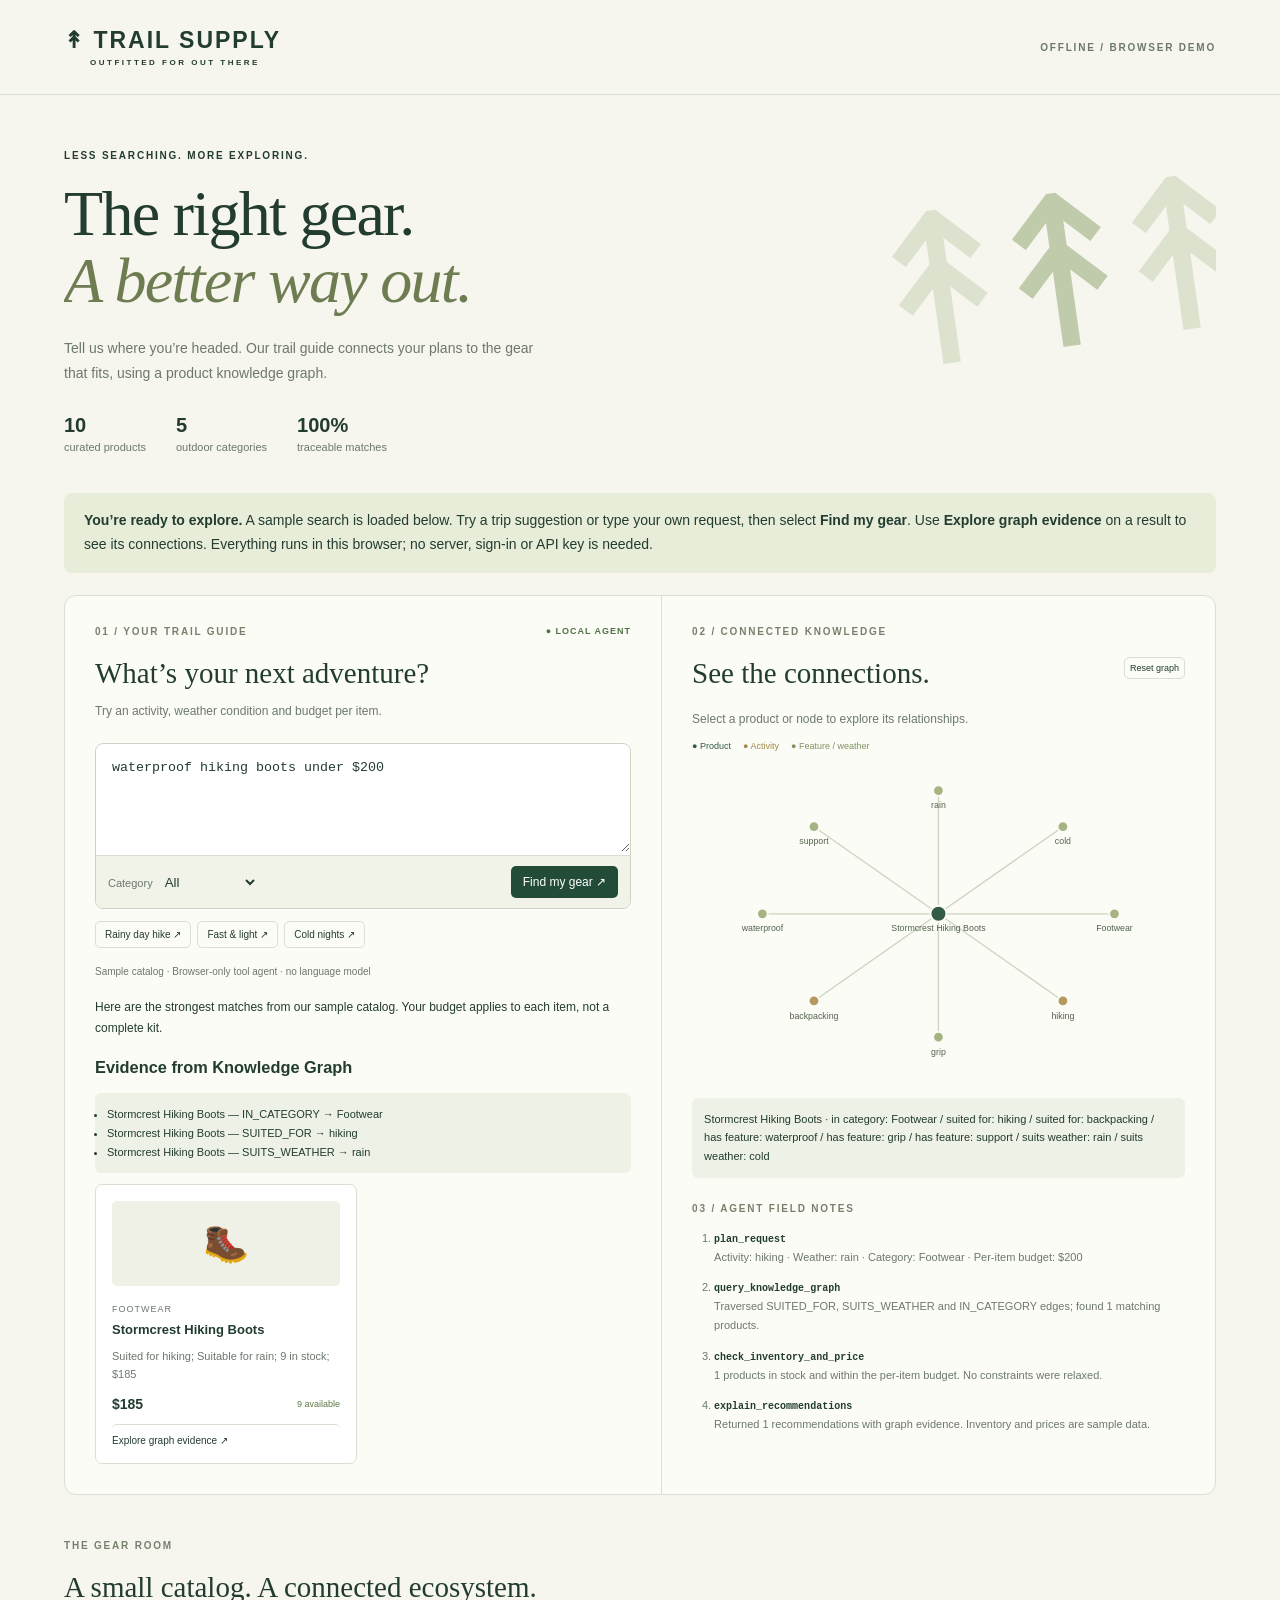
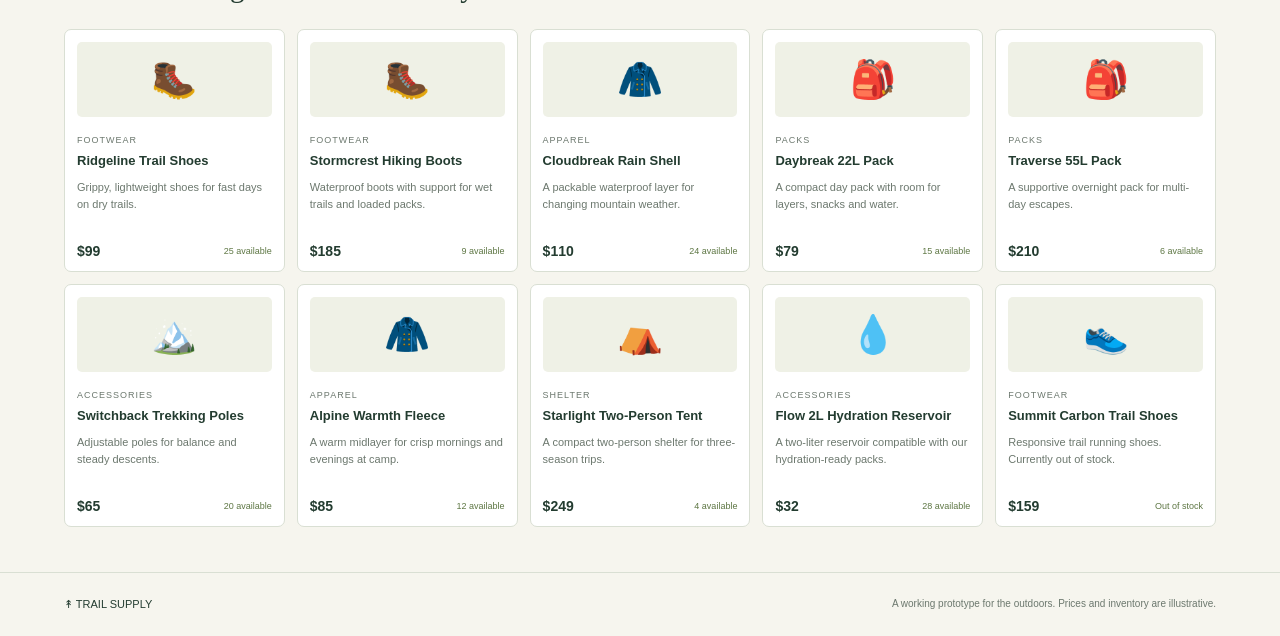
==== commit 1ef91046: "Show retrieved knowledge graph evidence and reject unsupported searches Render supporting entities a" ====
--- a/Trail-Supply-Demo.html
+++ b/Trail-Supply-Demo.html
@@ -3,7 +3,7 @@
 </style></head>
 <body><header><a href="#" class="brand">↟ TRAIL SUPPLY<span>OUTFITTED FOR OUT THERE</span></a><span class="demo">OFFLINE / BROWSER DEMO</span></header>
 <main><section class="hero"><div class="eyebrow">LESS SEARCHING. MORE EXPLORING.</div><h1>The right gear.<br><em>A better way out.</em></h1><p>Tell us where you’re headed. Our trail guide connects your plans to the gear that fits, using a product knowledge graph.</p><div class="stats"><span><b>10</b> curated products</span><span><b>5</b> outdoor categories</span><span><b>100%</b> traceable matches</span></div><div class="mountains" aria-hidden="true">↟<span>↟</span>↟</div></section>
-<div class="browser-help" style="background:#e7edd9;padding:16px 20px;border-radius:8px;margin:0 0 22px;line-height:1.7"><b>You’re ready to explore.</b> A sample search is loaded below. Try a trip suggestion or type your own request, then select <b>Find my gear</b>. Use <b>Explore graph evidence</b> on a result to see its connections. Everything runs in this browser; no server, sign-in or API key is needed.</div><section class="workspace"><div class="guide"><div class="section-label">01 / YOUR TRAIL GUIDE <span class="status">● LOCAL AGENT</span></div><h2>What’s your next adventure?</h2><p class="muted">Try an activity, weather condition and budget per item.</p><form id="form"><label class="sr-only" for="prompt">Describe your trip</label><textarea id="prompt" maxlength="2000" required placeholder="I’m hiking in the rain. Find me gear under $150."></textarea><div class="form-bottom"><label>Category <select id="category"><option>All</option><option>Footwear</option><option>Packs</option><option>Apparel</option><option>Accessories</option><option>Shelter</option></select></label><button id="submit">Find my gear ↗</button></div></form><div class="suggestions"><button data-prompt="Waterproof hiking boots under $200">Rainy day hike ↗</button><button data-prompt="Lightweight running gear under $130">Fast & light ↗</button><button data-prompt="Camping in cold weather under $100">Cold nights ↗</button></div><p class="disclaimer">Sample catalog · Rule-based tool agent · No live AI provider connected</p><div id="answer" role="status" aria-live="polite"></div><div id="products" class="products"></div></div>
+<div class="browser-help" style="background:#e7edd9;padding:16px 20px;border-radius:8px;margin:0 0 22px;line-height:1.7"><b>You’re ready to explore.</b> A sample search is loaded below. Try a trip suggestion or type your own request, then select <b>Find my gear</b>. Use <b>Explore graph evidence</b> on a result to see its connections. Everything runs in this browser; no server, sign-in or API key is needed.</div><section class="workspace"><div class="guide"><div class="section-label">01 / YOUR TRAIL GUIDE <span class="status">● LOCAL AGENT</span></div><h2>What’s your next adventure?</h2><p class="muted">Try an activity, weather condition and budget per item.</p><form id="form"><label class="sr-only" for="prompt">Describe your trip</label><textarea id="prompt" maxlength="2000" required placeholder="I’m hiking in the rain. Find me gear under $150."></textarea><div class="form-bottom"><label>Category <select id="category"><option>All</option><option>Footwear</option><option>Packs</option><option>Apparel</option><option>Accessories</option><option>Shelter</option></select></label><button id="submit">Find my gear ↗</button></div></form><div class="suggestions"><button data-prompt="Waterproof hiking boots under $200">Rainy day hike ↗</button><button data-prompt="Lightweight running gear under $130">Fast & light ↗</button><button data-prompt="Camping in cold weather under $100">Cold nights ↗</button></div><p class="disclaimer">Sample catalog · Rule-based tool agent · No live AI provider connected</p><div id="answer" role="status" aria-live="polite"></div><section aria-labelledby="graph-evidence-heading"><h3 id="graph-evidence-heading">Evidence from Knowledge Graph</h3><ul id="graph-evidence" class="node-detail" aria-live="polite"></ul></section><div id="products" class="products"></div></div>
 <aside><div class="section-label">02 / CONNECTED KNOWLEDGE</div><div class="graph-title"><h2>See the connections.</h2><button id="reset">Reset graph</button></div><p class="muted">Select a product or node to explore its relationships.</p><div class="legend"><span>● Product</span><span>● Activity</span><span>● Feature / weather</span></div><svg id="graph" viewBox="0 0 560 390" role="img" aria-label="Interactive product knowledge graph"></svg><div id="node-detail" class="node-detail">Every recommendation starts with a connection.</div><div class="section-label trace-heading">03 / AGENT FIELD NOTES</div><ol id="trace"><li>Describe a trip to see the agent plan, query the graph, check availability and explain its results.</li></ol></aside></section>
 <section class="catalog"><div class="section-label">THE GEAR ROOM</div><h2>A small catalog. A connected ecosystem.</h2><div id="catalog" class="catalog-grid"></div></section></main><footer>↟ TRAIL SUPPLY <span>A working prototype for the outdoors. Prices and inventory are illustrative.</span></footer><script>// Browser-only retrieval agent. No network, credentials or language model.
 function localAgent(message, category = 'All') {
@@ -20,8 +20,13 @@
     const categories = {Footwear:['shoes','boots','footwear'],Packs:['backpack ','pack ','packs'],Apparel:['jacket','shell','fleece','apparel'],Shelter:['tent','shelter']};
     for (const [cat, words] of Object.entries(categories)) if (words.some(w => text.includes(w))) {requested=cat;break;}
   }
+  // Match the server's conservative catalog vocabulary; never ignore unknown terms.
+  const vocabulary = catalog.products.map(p=>[p.name,p.category,...p.activities,...p.features,...p.weather].join(' ')).join(' ')+' '+Object.values(aliases).flat().join(' ')+' i me my we our a an the for to in on with and or of is it please find show recommend want need looking buy get some any gear equipment product products item items under below budget up max maximum dollar dollars cost price than less day walk wet waterproof winter warm windy rainy sunny jacket backpack pack footwear apparel shelter lightweight';
+  const normalize=word=>word.endsWith('s')?word.slice(0,-1):word;
+  const known=new Set((vocabulary.toLowerCase().match(/[a-z]+/g)||[]).map(normalize));
+  const unsupported=[...new Set((text.match(/[a-z]+/g)||[]).filter(word=>!known.has(normalize(word))))].sort();
   const trace = [{tool:'plan_request',detail:`Activity: ${activities.join(', ')||'any'} · Weather: ${weather.join(', ')||'any'} · Category: ${requested} · Per-item budget: ${budget===null?'not set':'$'+budget}`}];
-  const candidates = catalog.products.filter(p => (requested==='All'||p.category===requested) && (!activities.length||activities.some(a=>p.activities.includes(a))) && weather.every(w=>p.weather.includes(w)));
+  const candidates = unsupported.length?[]:catalog.products.filter(p => (requested==='All'||p.category===requested) && (!activities.length||activities.some(a=>p.activities.includes(a))) && weather.every(w=>p.weather.includes(w)));
   trace.push({tool:'query_knowledge_graph',detail:`Traversed SUITED_FOR, SUITS_WEATHER and IN_CATEGORY edges; found ${candidates.length} matching products.`});
   const available = candidates.filter(p=>p.stock>0&&(budget===null||p.price<=budget));
   trace.push({tool:'check_inventory_and_price',detail:`${available.length} products in stock and within the per-item budget. No constraints were relaxed.`});
@@ -30,6 +35,7 @@
   const products=available.slice(0,4).map(p=>({...p,evidence:catalog.graph.edges.filter(e=>e.source===p.id&&(e.relation==='IN_CATEGORY'||activities.map(a=>'activities:'+a).concat(weather.map(w=>'weather:'+w)).includes(e.target))),reason:[...activities.filter(a=>p.activities.includes(a)).map(a=>'Suited for '+a),...weather.map(w=>'Suitable for '+w),p.stock+' in stock','$'+p.price].join('; ')}));
   trace.push({tool:'explain_recommendations',detail:`Returned ${products.length} recommendations with graph evidence. Inventory and prices are sample data.`});
   let answer=products.length?'Here are the strongest matches from our sample catalog. Your budget applies to each item, not a complete kit.':'No in-stock products match all those constraints. Try a higher per-item budget or a different category or weather condition.';
+  if(unsupported.length)answer='No catalog match for: '+unsupported.join(', ')+'. This local demo only supports the products and terms in its sample catalog.';
   if(!activities.length)answer+=' Tell me your activity for more focused recommendations.';
   return {answer,products,trace,constraints:{activities,weather,budget,category:requested},mode:'Browser-only tool agent · no language model'};
 }
@@ -38,9 +44,22 @@
 const catalog={"products": [{"id": "p1", "name": "Ridgeline Trail Shoes", "category": "Footwear", "price": 99, "stock": 25, "activities": ["hiking", "running"], "features": ["grip", "lightweight"], "weather": ["dry"], "icon": "🥾", "description": "Grippy, lightweight shoes for fast days on dry trails."}, {"id": "p2", "name": "Stormcrest Hiking Boots", "category": "Footwear", "price": 185, "stock": 9, "activities": ["hiking", "backpacking"], "features": ["waterproof", "grip", "support"], "weather": ["rain", "cold"], "icon": "🥾", "description": "Waterproof boots with support for wet trails and loaded packs."}, {"id": "p3", "name": "Cloudbreak Rain Shell", "category": "Apparel", "price": 110, "stock": 24, "activities": ["hiking", "backpacking", "running"], "features": ["waterproof", "lightweight"], "weather": ["rain", "wind"], "icon": "🧥", "description": "A packable waterproof layer for changing mountain weather."}, {"id": "p4", "name": "Daybreak 22L Pack", "category": "Packs", "price": 79, "stock": 15, "activities": ["hiking"], "features": ["lightweight", "hydration-ready"], "weather": ["dry", "rain"], "icon": "🎒", "description": "A compact day pack with room for layers, snacks and water."}, {"id": "p5", "name": "Traverse 55L Pack", "category": "Packs", "price": 210, "stock": 6, "activities": ["backpacking", "camping"], "features": ["support", "hydration-ready"], "weather": ["dry", "rain"], "icon": "🎒", "description": "A supportive overnight pack for multi-day escapes."}, {"id": "p6", "name": "Switchback Trekking Poles", "category": "Accessories", "price": 65, "stock": 20, "activities": ["hiking", "backpacking"], "features": ["support", "lightweight"], "weather": ["dry", "rain"], "icon": "🏔️", "description": "Adjustable poles for balance and steady descents."}, {"id": "p7", "name": "Alpine Warmth Fleece", "category": "Apparel", "price": 85, "stock": 12, "activities": ["hiking", "camping", "backpacking"], "features": ["insulated"], "weather": ["cold", "wind"], "icon": "🧥", "description": "A warm midlayer for crisp mornings and evenings at camp."}, {"id": "p8", "name": "Starlight Two-Person Tent", "category": "Shelter", "price": 249, "stock": 4, "activities": ["camping", "backpacking"], "features": ["waterproof", "lightweight"], "weather": ["rain", "wind", "dry"], "icon": "⛺", "description": "A compact two-person shelter for three-season trips."}, {"id": "p9", "name": "Flow 2L Hydration Reservoir", "category": "Accessories", "price": 32, "stock": 28, "activities": ["hiking", "running", "backpacking"], "features": ["hydration"], "weather": ["dry", "rain"], "icon": "💧", "description": "A two-liter reservoir compatible with our hydration-ready packs."}, {"id": "p10", "name": "Summit Carbon Trail Shoes", "category": "Footwear", "price": 159, "stock": 0, "activities": ["running"], "features": ["grip", "lightweight"], "weather": ["dry"], "icon": "👟", "description": "Responsive trail running shoes. Currently out of stock."}], "graph": {"nodes": [{"id": "p1", "label": "Ridgeline Trail Shoes", "type": "product"}, {"id": "category:Footwear", "label": "Footwear", "type": "category"}, {"id": "activities:hiking", "label": "hiking", "type": "activities"}, {"id": "activities:running", "label": "running", "type": "activities"}, {"id": "features:grip", "label": "grip", "type": "features"}, {"id": "features:lightweight", "label": "lightweight", "type": "features"}, {"id": "weather:dry", "label": "dry", "type": "weather"}, {"id": "p2", "label": "Stormcrest Hiking Boots", "type": "product"}, {"id": "activities:backpacking", "label": "backpacking", "type": "activities"}, {"id": "features:waterproof", "label": "waterproof", "type": "features"}, {"id": "features:support", "label": "support", "type": "features"}, {"id": "weather:rain", "label": "rain", "type": "weather"}, {"id": "weather:cold", "label": "cold", "type": "weather"}, {"id": "p3", "label": "Cloudbreak Rain Shell", "type": "product"}, {"id": "category:Apparel", "label": "Apparel", "type": "category"}, {"id": "weather:wind", "label": "wind", "type": "weather"}, {"id": "p4", "label": "Daybreak 22L Pack", "type": "product"}, {"id": "category:Packs", "label": "Packs", "type": "category"}, {"id": "features:hydration-ready", "label": "hydration-ready", "type": "features"}, {"id": "p5", "label": "Traverse 55L Pack", "type": "product"}, {"id": "activities:camping", "label": "camping", "type": "activities"}, {"id": "p6", "label": "Switchback Trekking Poles", "type": "product"}, {"id": "category:Accessories", "label": "Accessories", "type": "category"}, {"id": "p7", "label": "Alpine Warmth Fleece", "type": "product"}, {"id": "features:insulated", "label": "insulated", "type": "features"}, {"id": "p8", "label": "Starlight Two-Person Tent", "type": "product"}, {"id": "category:Shelter", "label": "Shelter", "type": "category"}, {"id": "p9", "label": "Flow 2L Hydration Reservoir", "type": "product"}, {"id": "features:hydration", "label": "hydration", "type": "features"}, {"id": "p10", "label": "Summit Carbon Trail Shoes", "type": "product"}], "edges": [{"source": "p1", "target": "category:Footwear", "relation": "IN_CATEGORY"}, {"source": "p1", "target": "activities:hiking", "relation": "SUITED_FOR"}, {"source": "p1", "target": "activities:running", "relation": "SUITED_FOR"}, {"source": "p1", "target": "features:grip", "relation": "HAS_FEATURE"}, {"source": "p1", "target": "features:lightweight", "relation": "HAS_FEATURE"}, {"source": "p1", "target": "weather:dry", "relation": "SUITS_WEATHER"}, {"source": "p2", "target": "category:Footwear", "relation": "IN_CATEGORY"}, {"source": "p2", "target": "activities:hiking", "relation": "SUITED_FOR"}, {"source": "p2", "target": "activities:backpacking", "relation": "SUITED_FOR"}, {"source": "p2", "target": "features:waterproof", "relation": "HAS_FEATURE"}, {"source": "p2", "target": "features:grip", "relation": "HAS_FEATURE"}, {"source": "p2", "target": "features:support", "relation": "HAS_FEATURE"}, {"source": "p2", "target": "weather:rain", "relation": "SUITS_WEATHER"}, {"source": "p2", "target": "weather:cold", "relation": "SUITS_WEATHER"}, {"source": "p3", "target": "category:Apparel", "relation": "IN_CATEGORY"}, {"source": "p3", "target": "activities:hiking", "relation": "SUITED_FOR"}, {"source": "p3", "target": "activities:backpacking", "relation": "SUITED_FOR"}, {"source": "p3", "target": "activities:running", "relation": "SUITED_FOR"}, {"source": "p3", "target": "features:waterproof", "relation": "HAS_FEATURE"}, {"source": "p3", "target": "features:lightweight", "relation": "HAS_FEATURE"}, {"source": "p3", "target": "weather:rain", "relation": "SUITS_WEATHER"}, {"source": "p3", "target": "weather:wind", "relation": "SUITS_WEATHER"}, {"source": "p4", "target": "category:Packs", "relation": "IN_CATEGORY"}, {"source": "p4", "target": "activities:hiking", "relation": "SUITED_FOR"}, {"source": "p4", "target": "features:lightweight", "relation": "HAS_FEATURE"}, {"source": "p4", "target": "features:hydration-ready", "relation": "HAS_FEATURE"}, {"source": "p4", "target": "weather:dry", "relation": "SUITS_WEATHER"}, {"source": "p4", "target": "weather:rain", "relation": "SUITS_WEATHER"}, {"source": "p5", "target": "category:Packs", "relation": "IN_CATEGORY"}, {"source": "p5", "target": "activities:backpacking", "relation": "SUITED_FOR"}, {"source": "p5", "target": "activities:camping", "relation": "SUITED_FOR"}, {"source": "p5", "target": "features:support", "relation": "HAS_FEATURE"}, {"source": "p5", "target": "features:hydration-ready", "relation": "HAS_FEATURE"}, {"source": "p5", "target": "weather:dry", "relation": "SUITS_WEATHER"}, {"source": "p5", "target": "weather:rain", "relation": "SUITS_WEATHER"}, {"source": "p6", "target": "category:Accessories", "relation": "IN_CATEGORY"}, {"source": "p6", "target": "activities:hiking", "relation": "SUITED_FOR"}, {"source": "p6", "target": "activities:backpacking", "relation": "SUITED_FOR"}, {"source": "p6", "target": "features:support", "relation": "HAS_FEATURE"}, {"source": "p6", "target": "features:lightweight", "relation": "HAS_FEATURE"}, {"source": "p6", "target": "weather:dry", "relation": "SUITS_WEATHER"}, {"source": "p6", "target": "weather:rain", "relation": "SUITS_WEATHER"}, {"source": "p7", "target": "category:Apparel", "relation": "IN_CATEGORY"}, {"source": "p7", "target": "activities:hiking", "relation": "SUITED_FOR"}, {"source": "p7", "target": "activities:camping", "relation": "SUITED_FOR"}, {"source": "p7", "target": "activities:backpacking", "relation": "SUITED_FOR"}, {"source": "p7", "target": "features:insulated", "relation": "HAS_FEATURE"}, {"source": "p7", "target": "weather:cold", "relation": "SUITS_WEATHER"}, {"source": "p7", "target": "weather:wind", "relation": "SUITS_WEATHER"}, {"source": "p8", "target": "category:Shelter", "relation": "IN_CATEGORY"}, {"source": "p8", "target": "activities:camping", "relation": "SUITED_FOR"}, {"source": "p8", "target": "activities:backpacking", "relation": "SUITED_FOR"}, {"source": "p8", "target": "features:waterproof", "relation": "HAS_FEATURE"}, {"source": "p8", "target": "features:lightweight", "relation": "HAS_FEATURE"}, {"source": "p8", "target": "weather:rain", "relation": "SUITS_WEATHER"}, {"source": "p8", "target": "weather:wind", "relation": "SUITS_WEATHER"}, {"source": "p8", "target": "weather:dry", "relation": "SUITS_WEATHER"}, {"source": "p9", "target": "category:Accessories", "relation": "IN_CATEGORY"}, {"source": "p9", "target": "activities:hiking", "relation": "SUITED_FOR"}, {"source": "p9", "target": "activities:running", "relation": "SUITED_FOR"}, {"source": "p9", "target": "activities:backpacking", "relation": "SUITED_FOR"}, {"source": "p9", "target": "features:hydration", "relation": "HAS_FEATURE"}, {"source": "p9", "target": "weather:dry", "relation": "SUITS_WEATHER"}, {"source": "p9", "target": "weather:rain", "relation": "SUITS_WEATHER"}, {"source": "p10", "target": "category:Footwear", "relation": "IN_CATEGORY"}, {"source": "p10", "target": "activities:running", "relation": "SUITED_FOR"}, {"source": "p10", "target": "features:grip", "relation": "HAS_FEATURE"}, {"source": "p10", "target": "features:lightweight", "relation": "HAS_FEATURE"}, {"source": "p10", "target": "weather:dry", "relation": "SUITS_WEATHER"}, {"source": "p4", "target": "p9", "relation": "COMPATIBLE_WITH"}, {"source": "p5", "target": "p9", "relation": "COMPATIBLE_WITH"}]}};
 function el(tag,text,cls){const n=document.createElement(tag);if(text!==undefined)n.textContent=text;if(cls)n.className=cls;return n;}
 function card(p,evidence=false){const n=el('article',undefined,'product');n.append(el('div',p.icon,'art'),el('span',p.category,'category'),el('h3',p.name),el('p',evidence?p.reason:p.description));const price=el('div',`$${p.price}`,'price');price.append(el('span',p.stock?`${p.stock} available`:'Out of stock'));n.append(price);if(evidence){const b=el('button','Explore graph evidence ↗','evidence');b.onclick=()=>draw(p.id);n.append(b);}return n;}
+function renderEvidence(products){
+  const list=$('#graph-evidence');
+  const nodes=new Map((catalog?.graph.nodes||[]).map(n=>[n.id,n.label]));
+  const seen=new Set();
+  const items=[];
+  for(const product of products)for(const edge of product.evidence||[]){
+    const key=JSON.stringify([edge.source,edge.relation,edge.target]);
+    if(seen.has(key))continue;
+    seen.add(key);
+    items.push(el('li',`${nodes.get(edge.source)||edge.source} — ${edge.relation} → ${nodes.get(edge.target)||edge.target}`));
+  }
+  list.replaceChildren(...(items.length?items:[el('li','No supporting graph evidence found.')]));
+}
 function draw(selected=null){active=selected;const svg=$('#graph');svg.replaceChildren();const {nodes,edges}=catalog.graph;const productNodes=nodes.filter(n=>n.type==='product');let visible=selected?new Set([selected,...edges.filter(e=>e.source===selected||e.target===selected).flatMap(e=>[e.source,e.target])]):new Set(nodes.map(n=>n.id));const show=nodes.filter(n=>visible.has(n.id));const pos={};if(selected){pos[selected]=[280,185];show.filter(n=>n.id!==selected).forEach((n,i,a)=>{let t=i/a.length*Math.PI*2;pos[n.id]=[280+200*Math.cos(t),185+140*Math.sin(t)];});}else{productNodes.forEach((n,i)=>{let t=i/productNodes.length*Math.PI*2;pos[n.id]=[280+95*Math.cos(t),190+85*Math.sin(t)];});const rest=nodes.filter(n=>n.type!=='product');rest.forEach((n,i)=>{let t=i/rest.length*Math.PI*2;pos[n.id]=[280+225*Math.cos(t),190+155*Math.sin(t)];});}function shape(tag,attrs){let e=document.createElementNS('http://www.w3.org/2000/svg',tag);Object.entries(attrs).forEach(([k,v])=>e.setAttribute(k,v));return e;}edges.filter(e=>visible.has(e.source)&&visible.has(e.target)).forEach(e=>{let a=pos[e.source],b=pos[e.target];svg.append(shape('line',{x1:a[0],y1:a[1],x2:b[0],y2:b[1],stroke:'#cbd4bd','stroke-width':selected?1.5:.6,opacity:selected?1:.55}));});show.forEach(n=>{let [x,y]=pos[n.id],g=shape('g',{tabindex:0,role:'button','aria-label':n.label,style:'cursor:pointer'});g.append(shape('circle',{cx:x,cy:y,r:n.type==='product'?9:6,fill:n.type==='product'?'#345b43':n.type==='activities'?'#b49a60':'#a6b483',stroke:'#fcfcf7','stroke-width':2}));let label=shape('text',{x,y:y+20,'text-anchor':'middle',fill:'#52624d','font-size':selected?10:7});label.textContent=n.label.length>25?n.label.slice(0,23)+'…':n.label;g.append(label);const choose=()=>draw(n.id);g.onclick=choose;g.onkeydown=e=>{if(e.key==='Enter'||e.key===' '){e.preventDefault();choose();}};svg.append(g);});const node=nodes.find(n=>n.id===selected);$('#node-detail').textContent=node?`${node.label} · ${edges.filter(e=>e.source===selected||e.target===selected).map(e=>{const other=nodes.find(n=>n.id===(e.source===selected?e.target:e.source));return `${e.relation.replaceAll('_',' ').toLowerCase()}: ${other.label}`;}).join(' / ')}`:'Explore products, activities, weather and features. Click any node to focus the graph.';}
 $('#reset').onclick=()=>{if(catalog)draw();};
-$('#form').onsubmit=async e=>{e.preventDefault();const button=$('#submit');button.disabled=true;button.textContent='Following the trail…';$('#answer').textContent='Planning your request and checking the graph…';try{const data=localAgent($('#prompt').value,$('#category').value);$('#answer').textContent=data.answer;$('.disclaimer').textContent='Sample catalog · '+data.mode;$('.status').textContent=data.mode.startsWith('AI')?'● AI PLANNER':'● LOCAL AGENT';$('#products').replaceChildren(...data.products.map(p=>card(p,true)));$('#trace').replaceChildren(...data.trace.map(t=>{const li=el('li');li.append(el('b',t.tool),document.createTextNode(t.detail));return li;}));draw(data.products[0]?.id||null);}catch(err){$('#answer').textContent=`Could not finish: ${err.message}. Please try again.`;}finally{button.disabled=false;button.textContent='Find my gear ↗';}};
+$('#form').onsubmit=async e=>{e.preventDefault();const button=$('#submit');button.disabled=true;button.textContent='Following the trail…';$('#graph-evidence').replaceChildren();$('#answer').textContent='Planning your request and checking the graph…';try{const data=localAgent($('#prompt').value,$('#category').value);$('#answer').textContent=data.answer;renderEvidence(data.products);$('.disclaimer').textContent='Sample catalog · '+data.mode;$('.status').textContent=data.mode.startsWith('AI')?'● AI PLANNER':'● LOCAL AGENT';$('#products').replaceChildren(...data.products.map(p=>card(p,true)));$('#trace').replaceChildren(...data.trace.map(t=>{const li=el('li');li.append(el('b',t.tool),document.createTextNode(t.detail));return li;}));draw(data.products[0]?.id||null);}catch(err){$('#answer').textContent=`Could not finish: ${err.message}. Please try again.`;}finally{button.disabled=false;button.textContent='Find my gear ↗';}};
 document.querySelectorAll('[data-prompt]').forEach(b=>b.onclick=()=>{$('#prompt').value=b.dataset.prompt;$('#category').value='All';$('#form').requestSubmit();});
 $('#catalog').replaceChildren(...catalog.products.map(p=>card(p)));draw();
 $('#prompt').value='waterproof hiking boots under $200';$('#form').requestSubmit();
